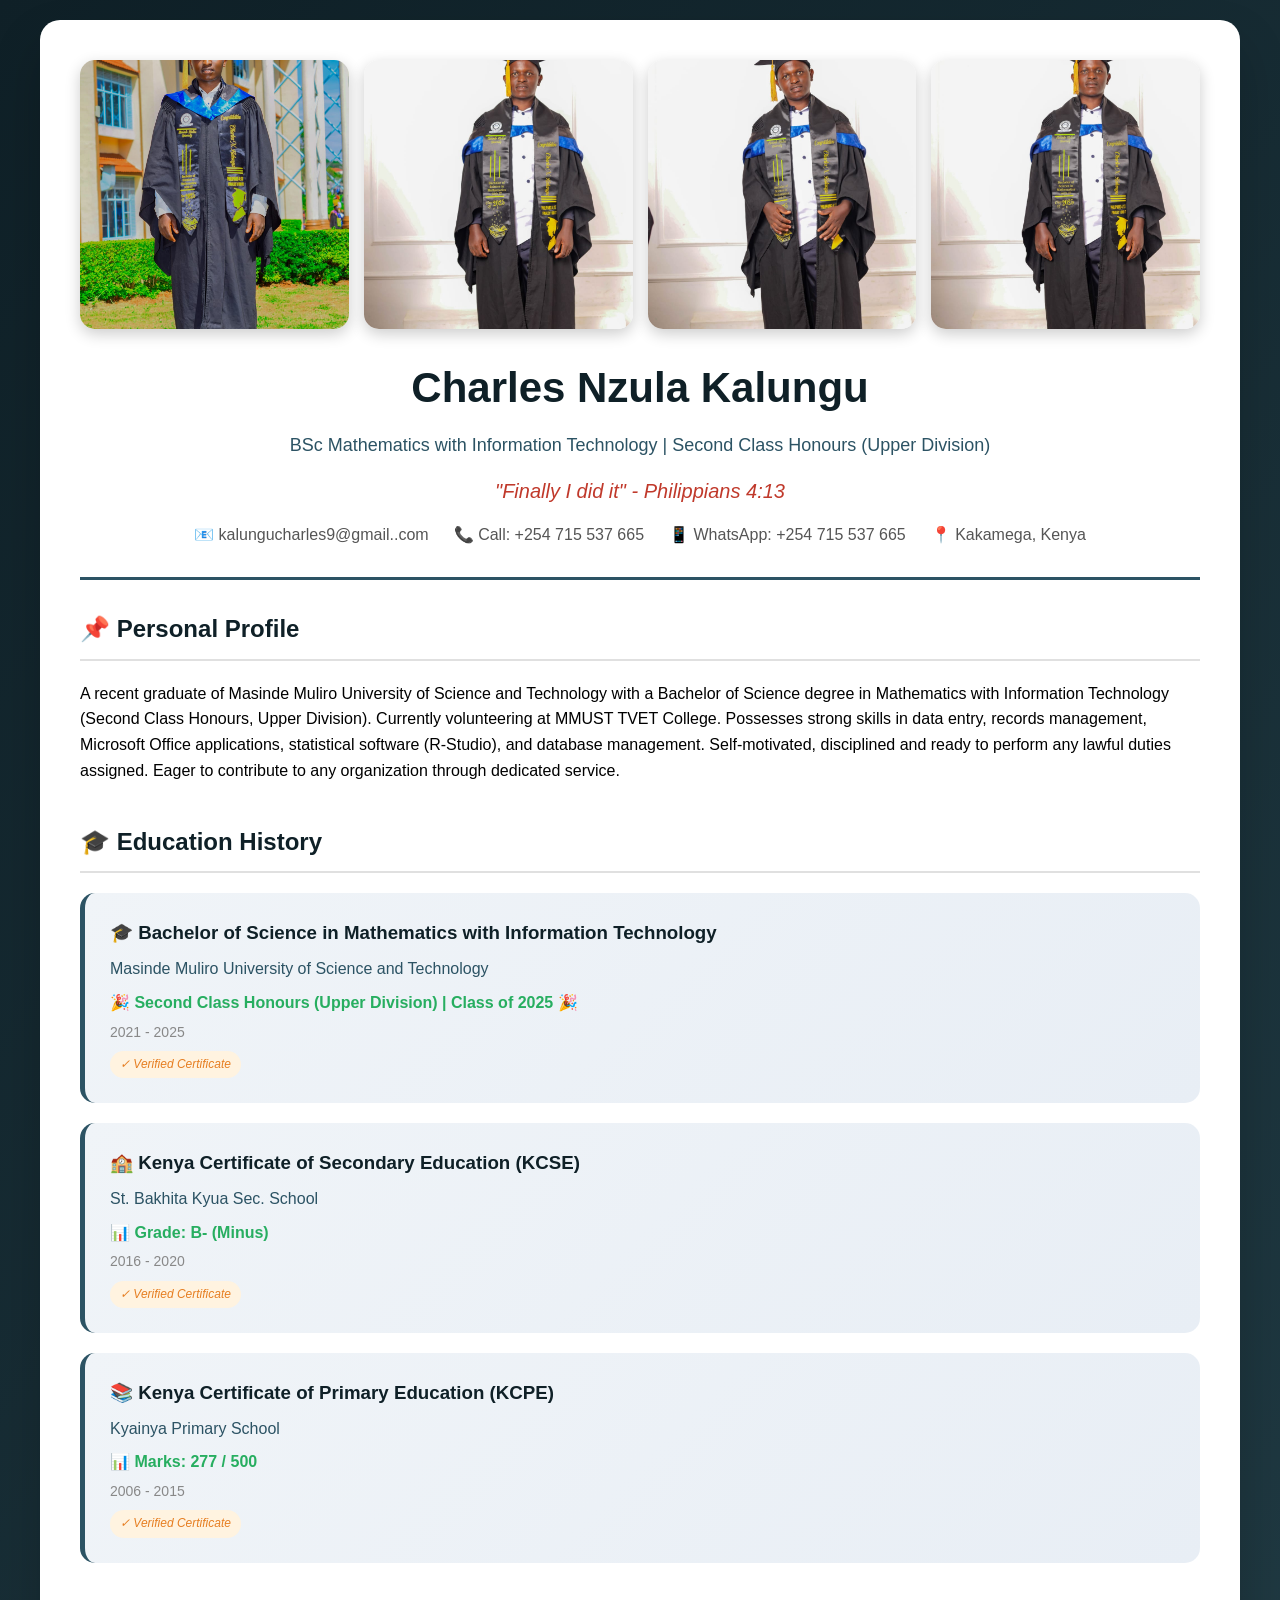
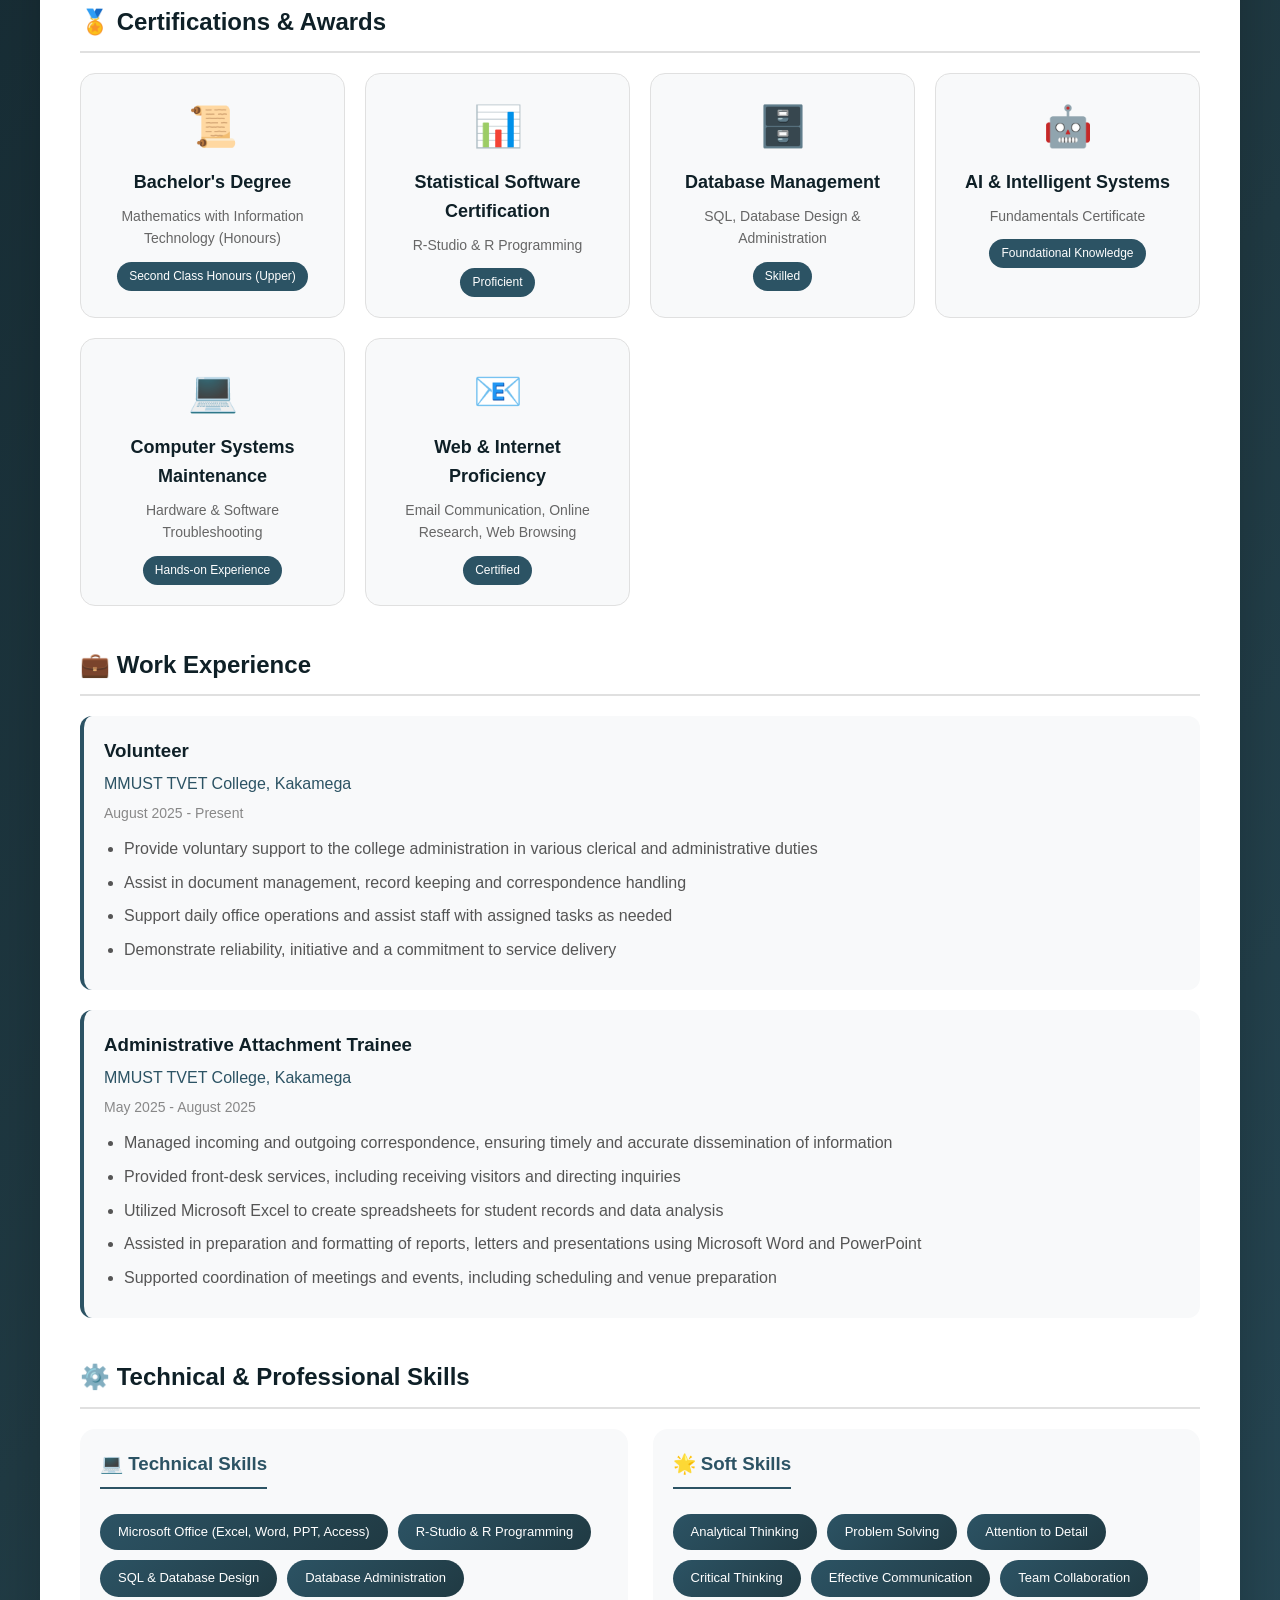
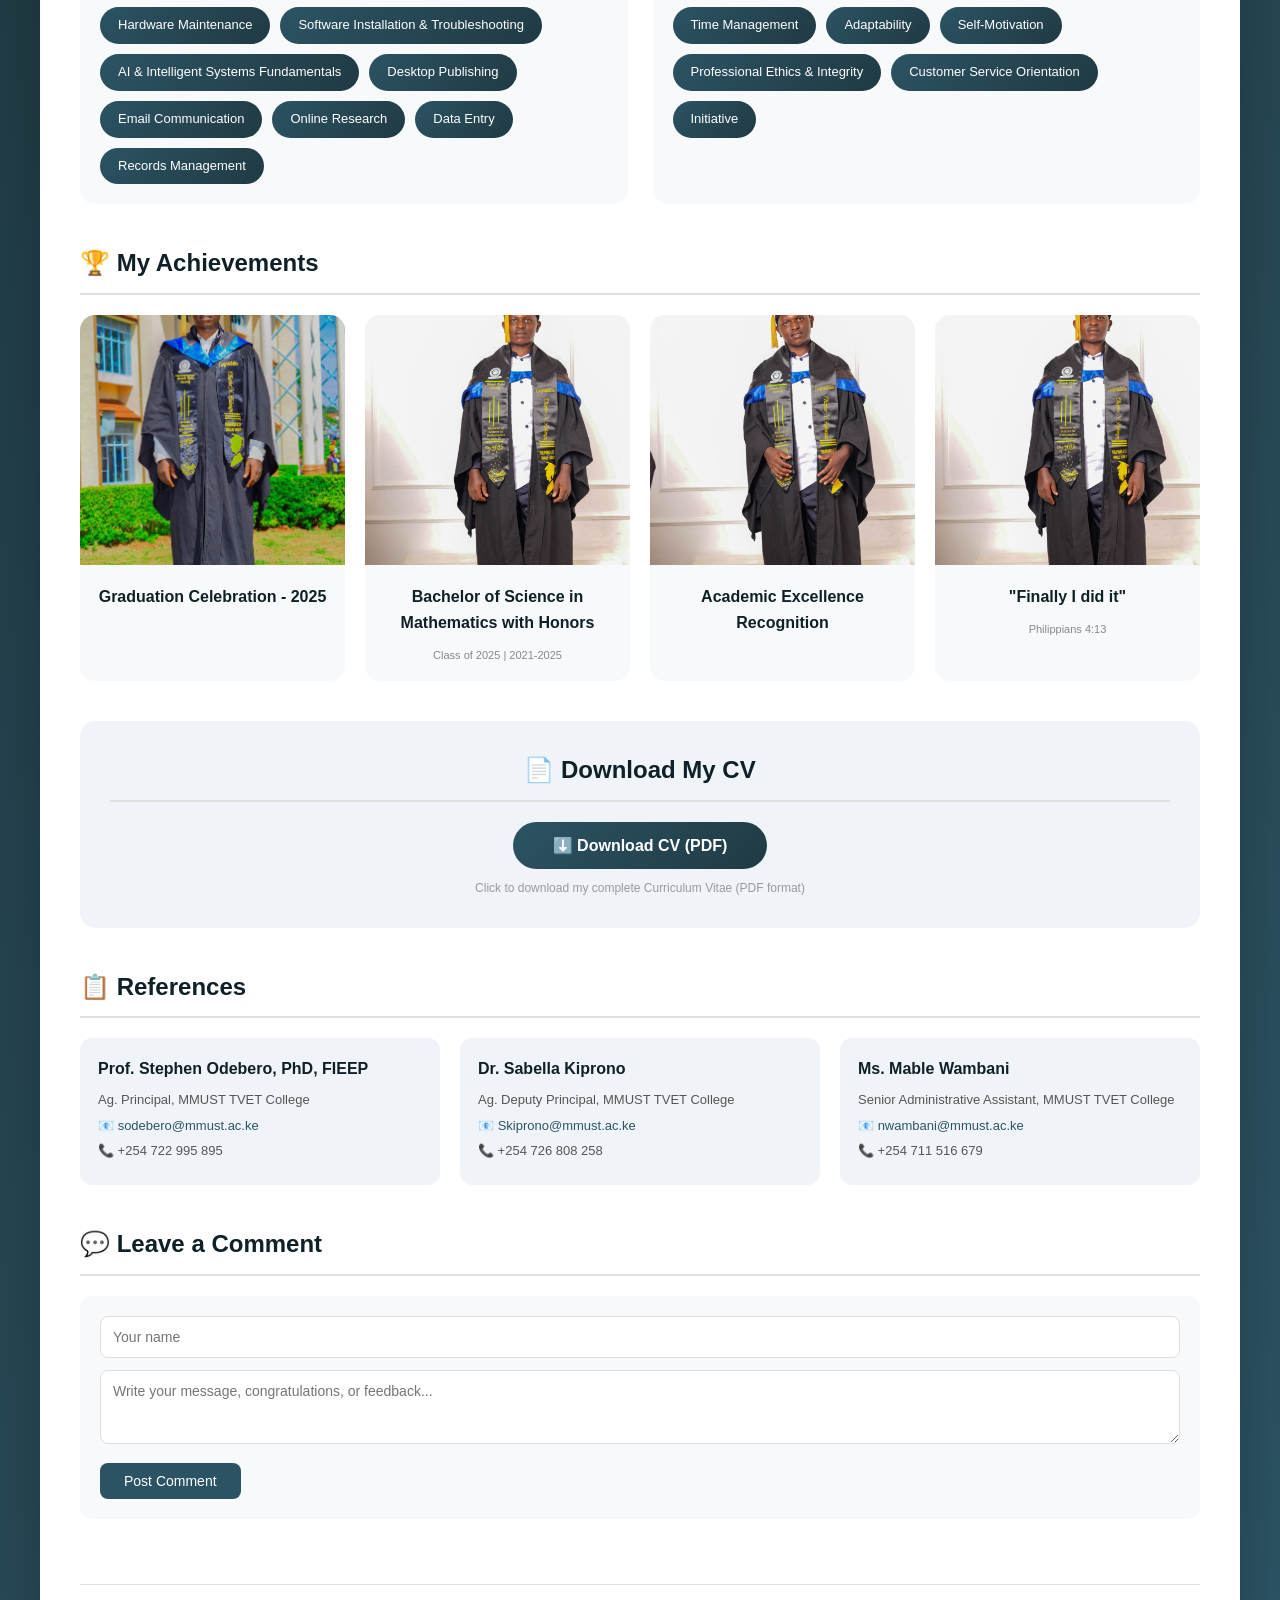
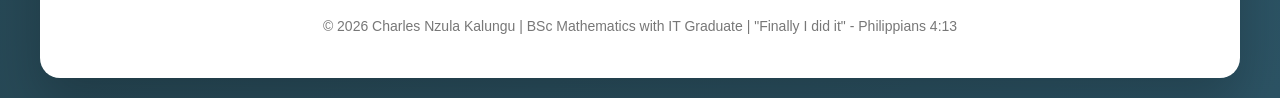
==== index.html @ 37c59a9f "Update index.html" ====
<!DOCTYPE html>
<html lang="en">
<head>
    <meta charset="UTF-8">
    <meta name="viewport" content="width=device-width, initial-scale=1.0, user-scalable=yes">
    <meta name="description" content="Charles Nzula Kalungu - Mathematics with IT Graduate from Masinde Muliro University. Skilled in R-Studio, SQL, Database Management, and Microsoft Office.">
    <meta name="keywords" content="Charles Kalungu, Mathematics with IT graduate, MMUST, Kenya, R-Studio, SQL, Database Management, Data Entry">
    <meta name="author" content="Charles Nzula Kalungu">
    <title>Charles Nzula Kalungu - Mathematics with IT Graduate | Portfolio</title>
    <style>
        * {
            margin: 0;
            padding: 0;
            box-sizing: border-box;
        }

        body {
            font-family: -apple-system, BlinkMacSystemFont, 'Segoe UI', Roboto, Helvetica, Arial, sans-serif;
            background: linear-gradient(135deg, #0f2027 0%, #203a43 50%, #2c5364 100%);
            padding: 20px;
            line-height: 1.6;
            min-height: 100vh;
        }

        .container {
            max-width: 1200px;
            margin: 0 auto;
            background: white;
            border-radius: 20px;
            box-shadow: 0 25px 50px rgba(0,0,0,0.2);
            overflow: hidden;
            padding: 40px;
        }

        @media (max-width: 768px) {
            .container { padding: 20px; }
            h1 { font-size: 28px !important; }
            .profile-gallery { grid-template-columns: repeat(2, 1fr) !important; gap: 10px !important; }
            .achievement-grid, .ref-grid, .cert-grid { grid-template-columns: 1fr !important; }
            .skills-main-grid { grid-template-columns: 1fr !important; }
        }

        @media (max-width: 480px) {
            body { padding: 10px; }
            .container { padding: 15px; }
            .profile-gallery { grid-template-columns: 1fr !important; }
            .skill-tag { font-size: 11px; padding: 5px 12px; }
        }

        .profile-gallery {
            display: grid;
            grid-template-columns: repeat(4, 1fr);
            gap: 15px;
            margin-bottom: 25px;
        }

        .profile-img {
            width: 100%;
            aspect-ratio: 1 / 1;
            object-fit: cover;
            border-radius: 15px;
            box-shadow: 0 5px 15px rgba(0,0,0,0.2);
            transition: transform 0.3s;
            cursor: pointer;
        }
        .profile-img:hover { transform: scale(1.02); }

        header {
            text-align: center;
            padding-bottom: 30px;
            border-bottom: 3px solid #2c5364;
            margin-bottom: 30px;
        }

        h1 { font-size: 42px; color: #0f2027; margin-bottom: 10px; }
        .title { font-size: 18px; color: #2c5364; font-weight: 500; margin-bottom: 10px; }
        .quote { font-size: 20px; color: #c0392b; font-style: italic; margin: 15px 0; font-weight: 500; }

        .contact-info {
            display: flex;
            justify-content: center;
            gap: 25px;
            flex-wrap: wrap;
            margin-top: 15px;
        }
        .contact-info a, .contact-info span { color: #555; text-decoration: none; }
        .contact-info a:hover { color: #2c5364; }

        section { margin-bottom: 40px; }
        h2 { color: #0f2027; margin-bottom: 20px; padding-bottom: 10px; border-bottom: 2px solid #e0e0e0; }

        .edu-card {
            background: linear-gradient(135deg, #f0f4f8 0%, #e8eef5 100%);
            padding: 25px;
            border-radius: 15px;
            margin-bottom: 20px;
            border-left: 5px solid #2c5364;
            transition: transform 0.2s;
        }
        .edu-card:hover { transform: translateX(5px); }
        .edu-card h3 { color: #0f2027; margin-bottom: 8px; }
        .institution { font-weight: 500; color: #2c5364; }
        .honor { color: #27ae60; font-weight: 600; margin-top: 8px; font-size: 16px; }
        .years { color: #888; margin-top: 5px; font-size: 14px; }
        .edu-card .note { color: #e67e22; font-size: 12px; margin-top: 8px; font-style: italic; background: #fff3e0; display: inline-block; padding: 4px 10px; border-radius: 15px; }

        .cert-grid {
            display: grid;
            grid-template-columns: repeat(auto-fit, minmax(260px, 1fr));
            gap: 20px;
        }
        .cert-card {
            background: #f8f9fa;
            padding: 20px;
            border-radius: 15px;
            text-align: center;
            transition: all 0.3s;
            border: 1px solid #e0e0e0;
        }
        .cert-card:hover { transform: translateY(-5px); box-shadow: 0 10px 20px rgba(0,0,0,0.1); }
        .cert-icon { font-size: 40px; margin-bottom: 10px; }
        .cert-card h3 { font-size: 18px; color: #0f2027; margin-bottom: 8px; }
        .cert-card p { color: #666; font-size: 14px; margin-bottom: 12px; }
        .cert-badge { background: #2c5364; color: white; padding: 5px 12px; border-radius: 20px; font-size: 12px; display: inline-block; }

        .skills-main-grid {
            display: grid;
            grid-template-columns: 1fr 1fr;
            gap: 25px;
        }
        .skills-category {
            background: #f8f9fa;
            padding: 20px;
            border-radius: 15px;
        }
        .skills-category h3 {
            color: #2c5364;
            margin-bottom: 15px;
            padding-bottom: 8px;
            border-bottom: 2px solid #2c5364;
            display: inline-block;
        }
        .skills-grid {
            display: flex;
            flex-wrap: wrap;
            gap: 10px;
            margin-top: 10px;
        }
        .skill-tag {
            background: linear-gradient(135deg, #2c5364 0%, #203a43 100%);
            color: white;
            padding: 8px 18px;
            border-radius: 25px;
            font-size: 13px;
            transition: all 0.2s;
        }
        .skill-tag:hover { transform: translateY(-2px); box-shadow: 0 5px 12px rgba(44,83,100,0.3); }

        .exp-card {
            background: #f8f9fa;
            padding: 20px;
            margin-bottom: 20px;
            border-radius: 12px;
            border-left: 4px solid #2c5364;
            transition: box-shadow 0.2s;
        }
        .exp-card:hover { box-shadow: 0 5px 15px rgba(0,0,0,0.1); }
        .exp-card h3 { color: #0f2027; margin-bottom: 5px; }
        .company { font-weight: 500; color: #2c5364; margin-bottom: 5px; }
        .date { color: #888; font-size: 14px; margin-bottom: 12px; }
        .exp-card ul { margin-left: 20px; color: #555; }
        .exp-card li { margin-bottom: 8px; }

        .achievement-grid {
            display: grid;
            grid-template-columns: repeat(auto-fit, minmax(250px, 1fr));
            gap: 20px;
        }
        .achievement-card {
            background: #f8f9fa;
            border-radius: 15px;
            overflow: hidden;
            text-align: center;
            transition: transform 0.3s;
            padding-bottom: 15px;
        }
        .achievement-card:hover { transform: translateY(-5px); box-shadow: 0 10px 25px rgba(0,0,0,0.1); }
        .achievement-card img { width: 100%; height: 250px; object-fit: cover; }
        .achievement-card p { padding: 12px 12px 5px; font-weight: 600; color: #0f2027; }
        .achievement-card small { color: #888; font-size: 11px; }

        .cv-section {
            text-align: center;
            background: #f0f4f8;
            padding: 30px;
            border-radius: 15px;
        }
        .cv-btn {
            background: linear-gradient(135deg, #2c5364 0%, #203a43 100%);
            color: white;
            border: none;
            padding: 14px 40px;
            font-size: 16px;
            border-radius: 50px;
            cursor: pointer;
            transition: all 0.3s;
            font-weight: bold;
        }
        .cv-btn:hover { transform: scale(1.02); box-shadow: 0 8px 20px rgba(0,0,0,0.2); }
        .cv-note { font-size: 12px; color: #999; margin-top: 10px; }

        .ref-grid {
            display: grid;
            grid-template-columns: repeat(auto-fit, minmax(280px, 1fr));
            gap: 20px;
        }
        .ref-card {
            background: #f0f4f8;
            padding: 18px;
            border-radius: 12px;
            transition: transform 0.2s;
        }
        .ref-card:hover { transform: translateY(-3px); }
        .ref-card h3 { color: #0f2027; font-size: 16px; margin-bottom: 8px; }
        .ref-card p { color: #555; font-size: 13px; margin-bottom: 5px; }
        .ref-card a { color: #2c5364; text-decoration: none; }
        .ref-card a:hover { text-decoration: underline; }

        .comment-form {
            background: #f8f9fa;
            padding: 20px;
            border-radius: 12px;
            margin-bottom: 25px;
        }
        .comment-form input, .comment-form textarea {
            width: 100%;
            padding: 12px;
            margin-bottom: 12px;
            border: 1px solid #ddd;
            border-radius: 8px;
            font-family: inherit;
            font-size: 14px;
        }
        .comment-form input:focus, .comment-form textarea:focus { outline: none; border-color: #2c5364; }
        .comment-form button {
            background: #2c5364;
            color: white;
            border: none;
            padding: 10px 24px;
            border-radius: 8px;
            cursor: pointer;
            font-size: 14px;
        }
        .comment-form button:hover { background: #203a43; }
        .comments-list { max-height: 400px; overflow-y: auto; }
        .comment-item {
            background: white;
            border: 1px solid #e0e0e0;
            padding: 15px;
            margin-bottom: 12px;
            border-radius: 8px;
        }
        .comment-name { font-weight: bold; color: #2c5364; margin-bottom: 5px; }
        .comment-text { color: #555; font-size: 14px; }
        .comment-date { font-size: 11px; color: #999; margin-top: 8px; }

        footer {
            text-align: center;
            padding-top: 30px;
            margin-top: 30px;
            border-top: 1px solid #e0e0e0;
            color: #777;
            font-size: 14px;
        }
    </style>
</head>
<body>
    <div class="container">
        <header>
            <div class="profile-gallery">
                <img src="2.jpeg" alt="Graduation celebration" class="profile-img" onerror="this.src='https://via.placeholder.com/200?text=Photo+2'">
                <img src="4.jpeg" alt="Bachelor of Science in Mathematics" class="profile-img" onerror="this.src='https://via.placeholder.com/200?text=Photo+4'">
                <img src="5.jpeg" alt="Achievement photo" class="profile-img" onerror="this.src='https://via.placeholder.com/300?text=Achievement'">
                <img src="6.jpeg" alt="Graduation success - Philippians 4:13" class="profile-img" onerror="this.src='https://via.placeholder.com/300?text=Philippians+4:13'">
            </div>
            <h1>Charles Nzula Kalungu</h1>
            <p class="title">BSc Mathematics with Information Technology | Second Class Honours (Upper Division)</p>
            <div class="quote">"Finally I did it" - Philippians 4:13</div>
            <div class="contact-info">
                <span>📧 <a href="mailto:kalungucharles9@gmail.com.com">kalungucharles9@gmail..com</a></span>
                <span>📞 <a href="tel:+254715537665" class="call-link">Call: +254 715 537 665</a></span>
                <span>📱 <a href="https://wa.me/254715537665" target="_blank" class="whatsapp-link">WhatsApp: +254 715 537 665</a></span>
                <span>📍 Kakamega, Kenya</span>
            </div>
        </header>

        <section class="about">
            <h2>📌 Personal Profile</h2>
            <p>A recent graduate of Masinde Muliro University of Science and Technology with a Bachelor of Science degree in Mathematics with Information Technology (Second Class Honours, Upper Division). Currently volunteering at MMUST TVET College. Possesses strong skills in data entry, records management, Microsoft Office applications, statistical software (R-Studio), and database management. Self-motivated, disciplined and ready to perform any lawful duties assigned. Eager to contribute to any organization through dedicated service.</p>
        </section>

        <section class="education">
            <h2>🎓 Education History</h2>
            <div class="edu-card">
                <h3>🎓 Bachelor of Science in Mathematics with Information Technology</h3>
                <p class="institution">Masinde Muliro University of Science and Technology</p>
                <p class="honor">🎉 Second Class Honours (Upper Division) | Class of 2025 🎉</p>
                <p class="years">2021 - 2025</p>
                <div class="note">✓ Verified Certificate</div>
            </div>
            <div class="edu-card">
                <h3>🏫 Kenya Certificate of Secondary Education (KCSE)</h3>
                <p class="institution">St. Bakhita Kyua Sec. School</p>
                <p class="honor">📊 Grade: B- (Minus)</p>
                <p class="years">2016 - 2020</p>
                <div class="note">✓ Verified Certificate</div>
            </div>
            <div class="edu-card">
                <h3>📚 Kenya Certificate of Primary Education (KCPE)</h3>
                <p class="institution">Kyainya Primary School</p>
                <p class="honor">📊 Marks: 277 / 500</p>
                <p class="years">2006 - 2015</p>
                <div class="note">✓ Verified Certificate</div>
            </div>
        </section>

        <section class="certifications">
            <h2>🏅 Certifications & Awards</h2>
            <div class="cert-grid">
                <div class="cert-card">
                    <div class="cert-icon">📜</div>
                    <h3>Bachelor's Degree</h3>
                    <p>Mathematics with Information Technology (Honours)</p>
                    <span class="cert-badge">Second Class Honours (Upper)</span>
                </div>
                <div class="cert-card">
                    <div class="cert-icon">📊</div>
                    <h3>Statistical Software Certification</h3>
                    <p>R-Studio & R Programming</p>
                    <span class="cert-badge">Proficient</span>
                </div>
                <div class="cert-card">
                    <div class="cert-icon">🗄️</div>
                    <h3>Database Management</h3>
                    <p>SQL, Database Design & Administration</p>
                    <span class="cert-badge">Skilled</span>
                </div>
                <div class="cert-card">
                    <div class="cert-icon">🤖</div>
                    <h3>AI & Intelligent Systems</h3>
                    <p>Fundamentals Certificate</p>
                    <span class="cert-badge">Foundational Knowledge</span>
                </div>
                <div class="cert-card">
                    <div class="cert-icon">💻</div>
                    <h3>Computer Systems Maintenance</h3>
                    <p>Hardware & Software Troubleshooting</p>
                    <span class="cert-badge">Hands-on Experience</span>
                </div>
                <div class="cert-card">
                    <div class="cert-icon">📧</div>
                    <h3>Web & Internet Proficiency</h3>
                    <p>Email Communication, Online Research, Web Browsing</p>
                    <span class="cert-badge">Certified</span>
                </div>
            </div>
        </section>

        <section class="experience">
            <h2>💼 Work Experience</h2>
            <div class="exp-card">
                <h3>Volunteer</h3>
                <p class="company">MMUST TVET College, Kakamega</p>
                <p class="date">August 2025 - Present</p>
                <ul>
                    <li>Provide voluntary support to the college administration in various clerical and administrative duties</li>
                    <li>Assist in document management, record keeping and correspondence handling</li>
                    <li>Support daily office operations and assist staff with assigned tasks as needed</li>
                    <li>Demonstrate reliability, initiative and a commitment to service delivery</li>
                </ul>
            </div>
            <div class="exp-card">
                <h3>Administrative Attachment Trainee</h3>
                <p class="company">MMUST TVET College, Kakamega</p>
                <p class="date">May 2025 - August 2025</p>
                <ul>
                    <li>Managed incoming and outgoing correspondence, ensuring timely and accurate dissemination of information</li>
                    <li>Provided front-desk services, including receiving visitors and directing inquiries</li>
                    <li>Utilized Microsoft Excel to create spreadsheets for student records and data analysis</li>
                    <li>Assisted in preparation and formatting of reports, letters and presentations using Microsoft Word and PowerPoint</li>
                    <li>Supported coordination of meetings and events, including scheduling and venue preparation</li>
                </ul>
            </div>
        </section>

        <section class="skills">
            <h2>⚙️ Technical & Professional Skills</h2>
            <div class="skills-main-grid">
                <div class="skills-category">
                    <h3>💻 Technical Skills</h3>
                    <div class="skills-grid">
                        <span class="skill-tag">Microsoft Office (Excel, Word, PPT, Access)</span>
                        <span class="skill-tag">R-Studio & R Programming</span>
                        <span class="skill-tag">SQL & Database Design</span>
                        <span class="skill-tag">Database Administration</span>
                        <span class="skill-tag">Hardware Maintenance</span>
                        <span class="skill-tag">Software Installation & Troubleshooting</span>
                        <span class="skill-tag">AI & Intelligent Systems Fundamentals</span>
                        <span class="skill-tag">Desktop Publishing</span>
                        <span class="skill-tag">Email Communication</span>
                        <span class="skill-tag">Online Research</span>
                        <span class="skill-tag">Data Entry</span>
                        <span class="skill-tag">Records Management</span>
                    </div>
                </div>
                <div class="skills-category">
                    <h3>🌟 Soft Skills</h3>
                    <div class="skills-grid">
                        <span class="skill-tag">Analytical Thinking</span>
                        <span class="skill-tag">Problem Solving</span>
                        <span class="skill-tag">Attention to Detail</span>
                        <span class="skill-tag">Critical Thinking</span>
                        <span class="skill-tag">Effective Communication</span>
                        <span class="skill-tag">Team Collaboration</span>
                        <span class="skill-tag">Time Management</span>
                        <span class="skill-tag">Adaptability</span>
                        <span class="skill-tag">Self-Motivation</span>
                        <span class="skill-tag">Professional Ethics & Integrity</span>
                        <span class="skill-tag">Customer Service Orientation</span>
                        <span class="skill-tag">Initiative</span>
                    </div>
                </div>
            </div>
        </section>

        <section class="achievements">
            <h2>🏆 My Achievements</h2>
            <div class="achievement-grid">
                <div class="achievement-card">
                    <img src="2.jpeg" alt="Graduation celebration" onerror="this.src='https://via.placeholder.com/300?text=Graduation+2025'">
                    <p>Graduation Celebration - 2025</p>
                </div>
                <div class="achievement-card">
                    <img src="4.jpeg" alt="Bachelor of Science in Mathematics with Honors" onerror="this.src='https://via.placeholder.com/300?text=BSc+Mathematics'">
                    <p>Bachelor of Science in Mathematics with Honors</p>
                    <small>Class of 2025 | 2021-2025</small>
                </div>
                <div class="achievement-card">
                    <img src="5.jpeg" alt="Achievement photo" onerror="this.src='https://via.placeholder.com/300?text=Achievement'">
                    <p>Academic Excellence Recognition</p>
                </div>
                <div class="achievement-card">
                    <img src="6.jpeg" alt="Philippians 4:13 - Finally I did it" onerror="this.src='https://via.placeholder.com/300?text=Philippians+4:13'">
                    <p>"Finally I did it"</p>
                    <small>Philippians 4:13</small>
                </div>
            </div>
        </section>

        <section class="cv-section">
            <h2>📄 Download My CV</h2>
            <button id="downloadCV" class="cv-btn">⬇️ Download CV (PDF)</button>
            <p class="cv-note">Click to download my complete Curriculum Vitae (PDF format)</p>
        </section>

        <section class="references">
            <h2>📋 References</h2>
            <div class="ref-grid">
                <div class="ref-card">
                    <h3>Prof. Stephen Odebero, PhD, FIEEP</h3>
                    <p>Ag. Principal, MMUST TVET College</p>
                    <p>📧 <a href="mailto:sodebero@mmust.ac.ke">sodebero@mmust.ac.ke</a></p>
                    <p>📞 +254 722 995 895</p>
                </div>
                <div class="ref-card">
                    <h3>Dr. Sabella Kiprono</h3>
                    <p>Ag. Deputy Principal, MMUST TVET College</p>
                    <p>📧 <a href="mailto:Skiprono@mmust.ac.ke">Skiprono@mmust.ac.ke</a></p>
                    <p>📞 +254 726 808 258</p>
                </div>
                <div class="ref-card">
                    <h3>Ms. Mable Wambani</h3>
                    <p>Senior Administrative Assistant, MMUST TVET College</p>
                    <p>📧 <a href="mailto:nwambani@mmust.ac.ke">nwambani@mmust.ac.ke</a></p>
                    <p>📞 +254 711 516 679</p>
                </div>
            </div>
        </section>

        <section class="comments-section">
            <h2>💬 Leave a Comment</h2>
            <div class="comment-form">
                <input type="text" id="commentName" placeholder="Your name" required>
                <textarea id="commentText" rows="3" placeholder="Write your message, congratulations, or feedback..." required></textarea>
                <button id="submitComment">Post Comment</button>
            </div>
            <div id="commentsList" class="comments-list"></div>
        </section>

        <footer>
            <p>© 2026 Charles Nzula Kalungu | BSc Mathematics with IT Graduate | "Finally I did it" - Philippians 4:13</p>
        </footer>
    </div>

    <script>
        let comments = [];

        function loadComments() {
            const saved = localStorage.getItem('charlesPortfolioComments');
            if (saved) {
                comments = JSON.parse(saved);
                displayComments();
            }
        }

        function displayComments() {
            const commentsList = document.getElementById('commentsList');
            if (!commentsList) return;
            if (comments.length === 0) {
                commentsList.innerHTML = '<p style="color:#999; text-align:center;">✨ No comments yet. Be the first to congratulate Charles! ✨</p>';
                return;
            }
            commentsList.innerHTML = comments.map(comment => `
                <div class="comment-item">
                    <div class="comment-name">⭐ ${escapeHtml(comment.name)}</div>
                    <div class="comment-text">${escapeHtml(comment.text)}</div>
                    <div class="comment-date">📅 ${comment.date}</div>
                </div>
            `).join('');
        }

        function escapeHtml(text) {
            const div = document.createElement('div');
            div.textContent = text;
            return div.innerHTML;
        }

        function addComment(name, text) {
            if (!name.trim() || !text.trim()) {
                alert('Please enter both your name and a comment');
                return false;
            }
            comments.unshift({ name: name.trim(), text: text.trim(), date: new Date().toLocaleString() });
            localStorage.setItem('charlesPortfolioComments', JSON.stringify(comments));
            displayComments();
            return true;
        }

        function setupCommentButton() {
            const btn = document.getElementById('submitComment');
            if (!btn) return;
            btn.addEventListener('click', () => {
                const nameInput = document.getElementById('commentName');
                const textInput = document.getElementById('commentText');
                if (addComment(nameInput.value, textInput.value)) {
                    nameInput.value = '';
                    textInput.value = '';
                    alert('✅ Your comment has been posted!');
                }
            });
        }

        // FIXED: CV Download that properly handles the PDF file
        function setupCVDownload() {
            const cvBtn = document.getElementById('downloadCV');
            if (!cvBtn) return;
            
            cvBtn.addEventListener('click', function() {
                // Try multiple possible file names (your file is named "my-cv.pdf.pdf")
                const possibleNames = ['my-cv.pdf', 'my-cv.pdf.pdf', 'My CV.pdf', 'My_CV.pdf'];
                
                let attemptCount = 0;
                
                function tryDownload(index) {
                    if (index >= possibleNames.length) {
                        // If all PDF names fail, offer to download text version
                        const userChoice = confirm('⚠️ PDF file not found.\n\nMake sure your CV is saved as "my-cv.pdf" in the same folder as this webpage.\n\nClick OK to download a text version of your CV, or Cancel to go back.');
                        if (userChoice) {
                            downloadTextCV();
                        }
                        return;
                    }
                    
                    const fileName = possibleNames[index];
                    console.log('Trying to download:', fileName);
                    
                    fetch(fileName, { method: 'HEAD' })
                        .then(response => {
                            if (response.ok) {
                                // File exists! Create download link
                                const link = document.createElement('a');
                                link.href = fileName;
                                link.download = 'Charles_Nzula_Kalungu_CV.pdf';
                                document.body.appendChild(link);
                                link.click();
                                document.body.removeChild(link);
                            } else {
                                // Try next file name
                                tryDownload(index + 1);
                            }
                        })
                        .catch(() => {
                            // Try next file name
                            tryDownload(index + 1);
                        });
                }
                
                // Start trying from first file name
                tryDownload(0);
            });
        }

        function downloadTextCV() {
            const cvContent = `CHARLES NZULA KALUNGU

PERSONAL PROFILE
A recent graduate of Masinde Muliro University of Science and Technology with a Bachelor of Science degree in Mathematics and Information Technology (Second Class Honours, Upper Division). Currently volunteering at MMUST TVET College.

WORK EXPERIENCE
Volunteer | MMUST TVET College (August 2025 - Present)
- Administrative and clerical duties
- Document management and record keeping

Administrative Attachment Trainee | MMUST TVET College (May 2025 - August 2025)
- Managed correspondence and front-desk services
- Microsoft Excel for student records

TECHNICAL SKILLS
- Microsoft Office (Excel, Word, PowerPoint, Access)
- R-Studio & R Programming
- SQL & Database Management
- Hardware Maintenance & Software Troubleshooting
- AI & Intelligent Systems Fundamentals

SOFT SKILLS
- Analytical Thinking, Problem Solving, Attention to Detail
- Effective Communication, Team Collaboration
- Adaptability, Self-Motivation, Professional Ethics

EDUCATION
BSc Mathematics & IT - Second Class Honours (Upper)
Masinde Muliro University of Science and Technology | 2019-2023

REFERENCES
Prof. Stephen Odebero - sodebero@mmust.ac.ke - 0722 995 895
Dr. Sabella Kiprono - Skiprono@mmust.ac.ke - +254 726 808 258
Ms. Mable Wambani - nwambani@mmust.ac.ke - +254 711 516 679`;

            const blob = new Blob([cvContent], { type: 'text/plain' });
            const link = document.createElement('a');
            link.href = URL.createObjectURL(blob);
            link.download = 'Charles_Nzula_Kalungu_CV.txt';
            link.click();
            URL.revokeObjectURL(link.href);
        }

        function setupPhotoClick() {
            document.querySelectorAll('.profile-img, .achievement-card img').forEach(photo => {
                photo.addEventListener('click', (e) => {
                    e.stopPropagation();
                    const modal = document.createElement('div');
                    modal.style.cssText = 'position:fixed;top:0;left:0;width:100%;height:100%;background:rgba(0,0,0,0.9);display:flex;align-items:center;justify-content:center;z-index:9999;cursor:pointer';
                    const img = document.createElement('img');
                    img.src = photo.src;
                    img.style.maxWidth = '90%';
                    img.style.maxHeight = '90%';
                    img.style.borderRadius = '10px';
                    modal.appendChild(img);
                    modal.onclick = () => modal.remove();
                    document.body.appendChild(modal);
                });
            });
        }

        document.addEventListener('DOMContentLoaded', () => {
            loadComments();
            setupCommentButton();
            setupCVDownload();
            setupPhotoClick();
        });
    </script>
</body>
</html>
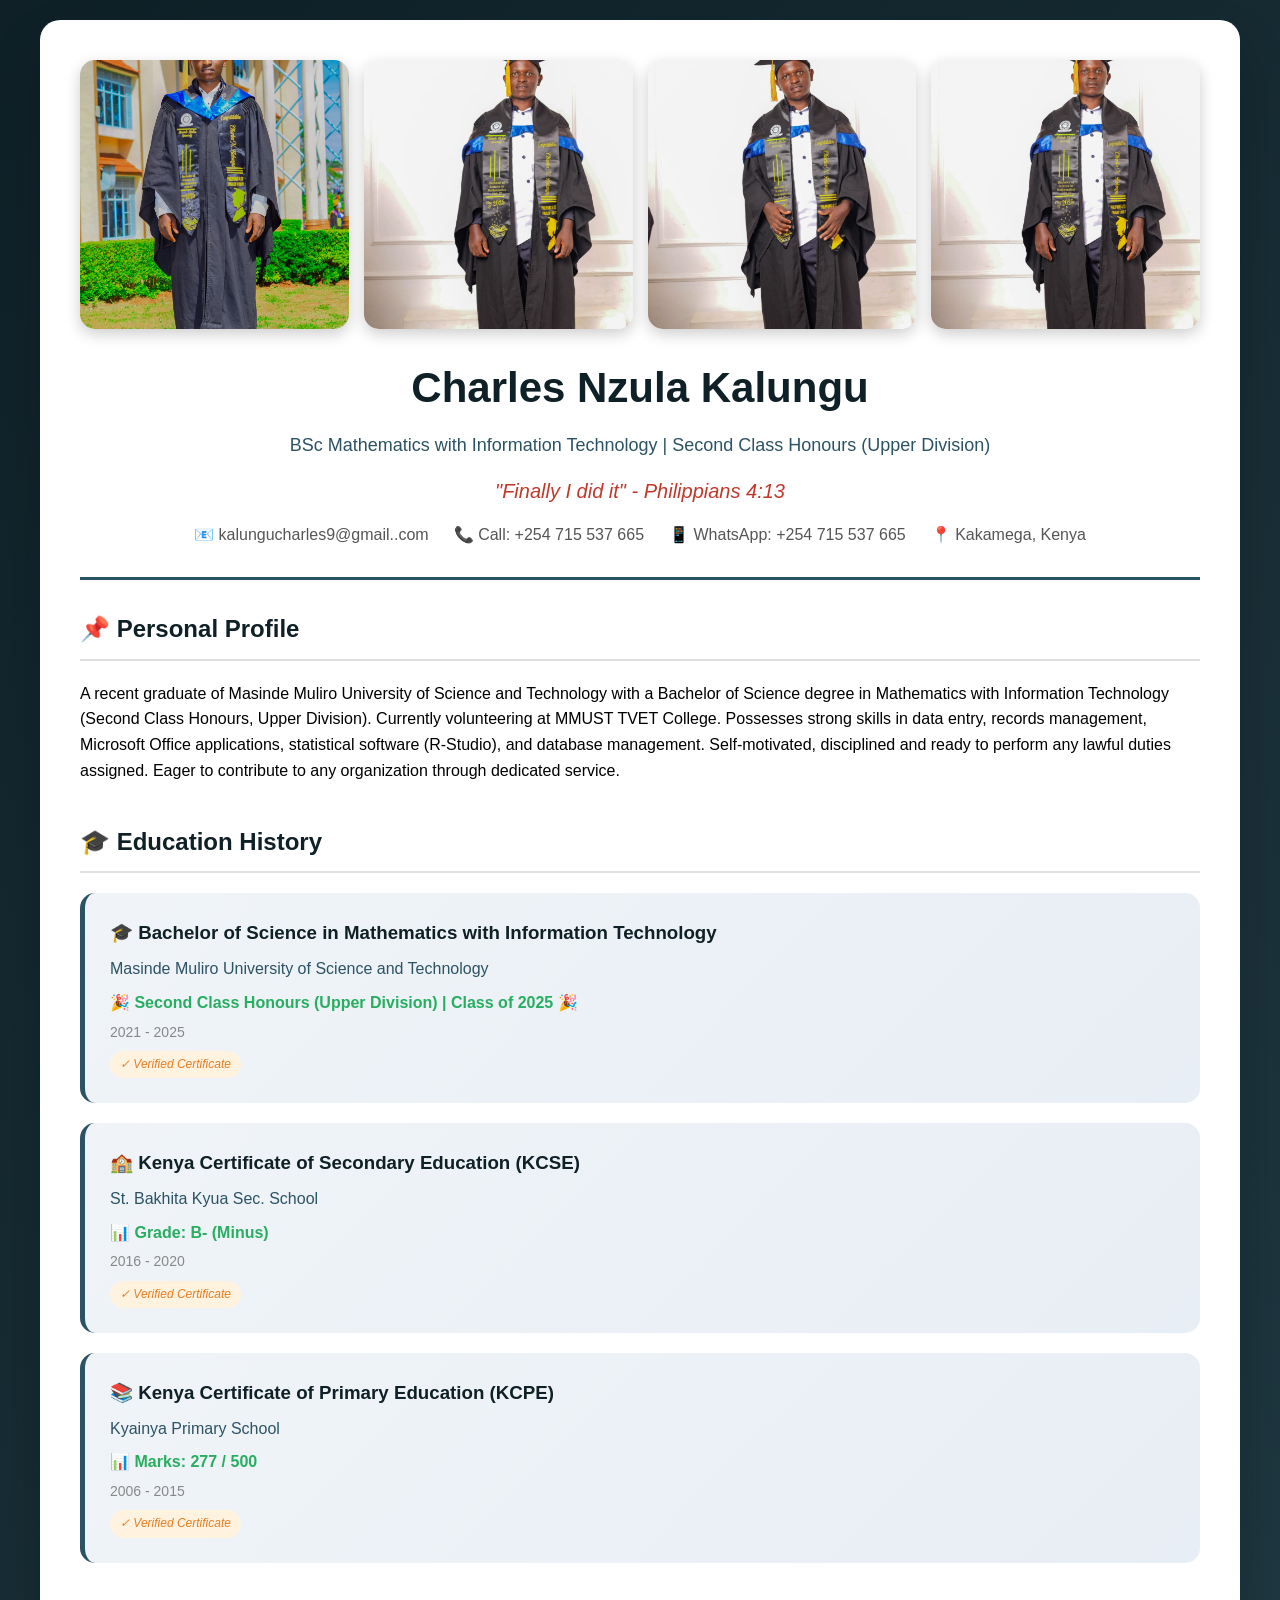
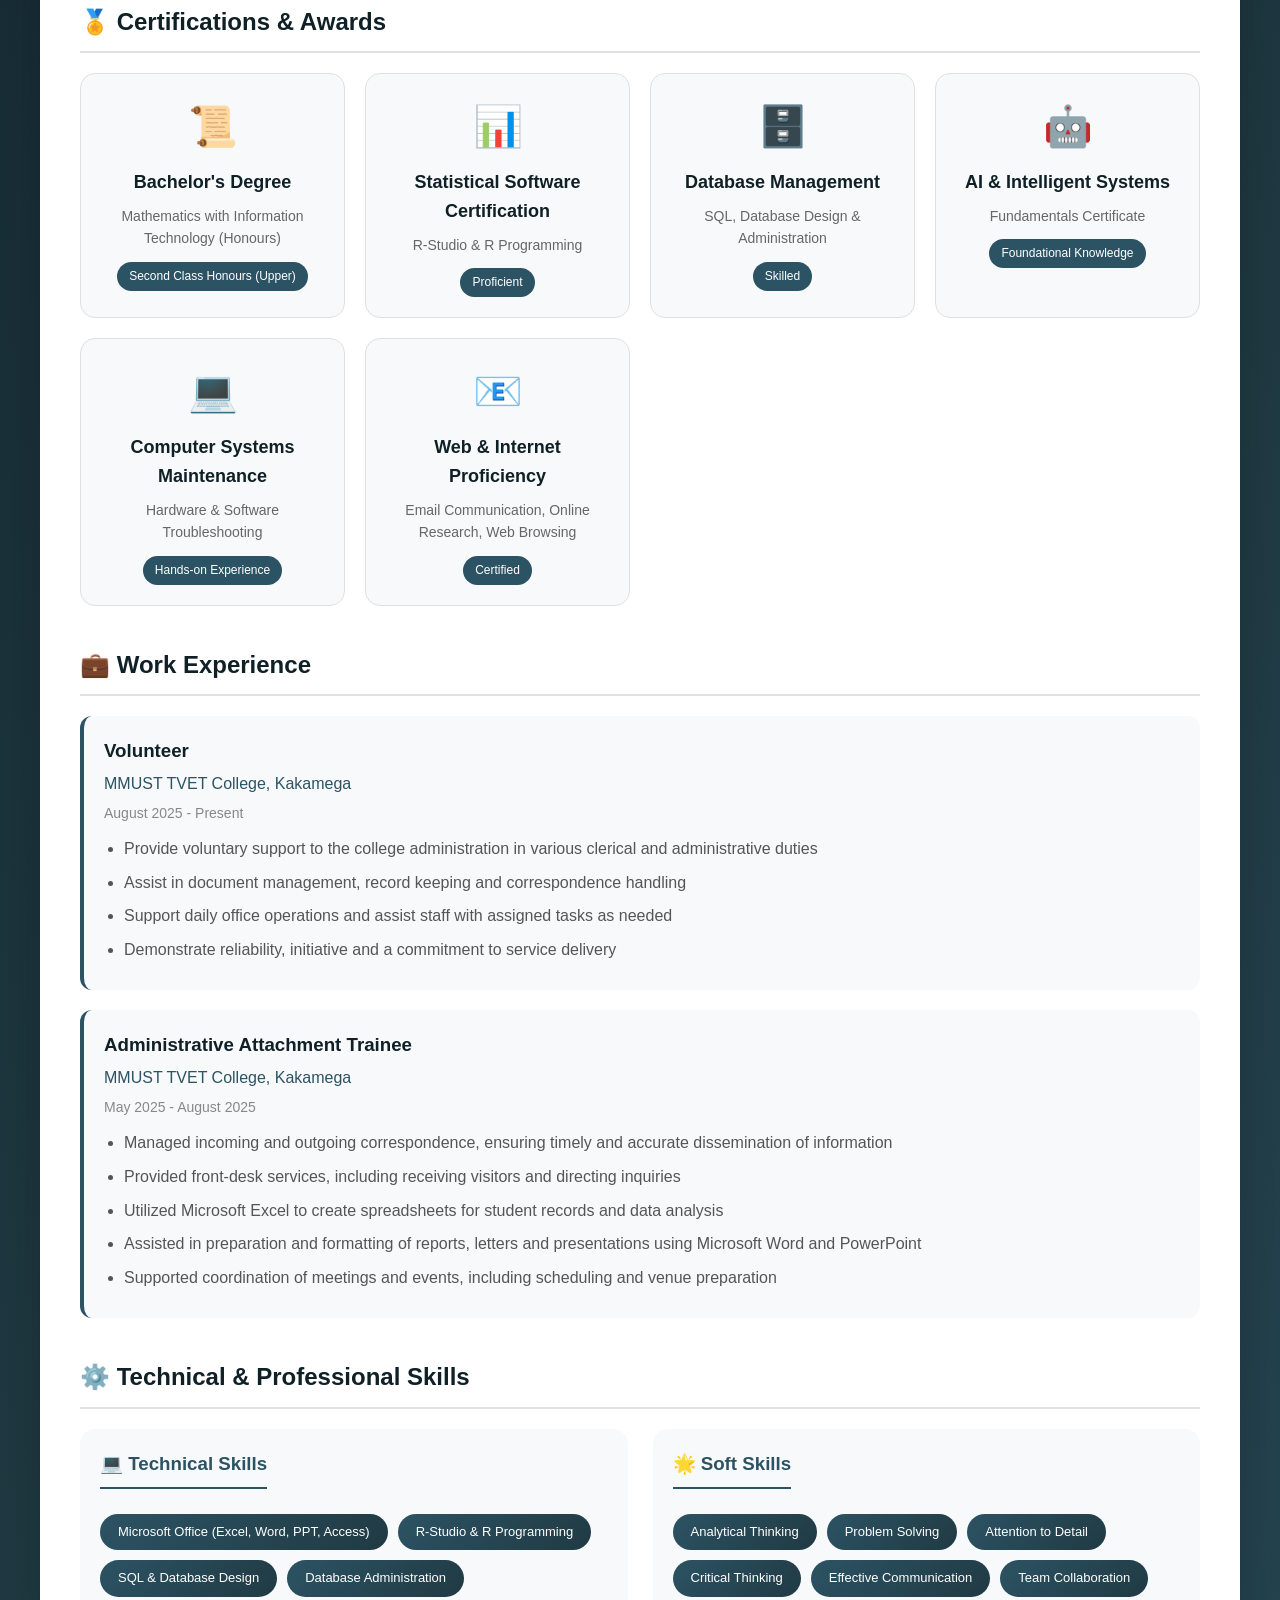
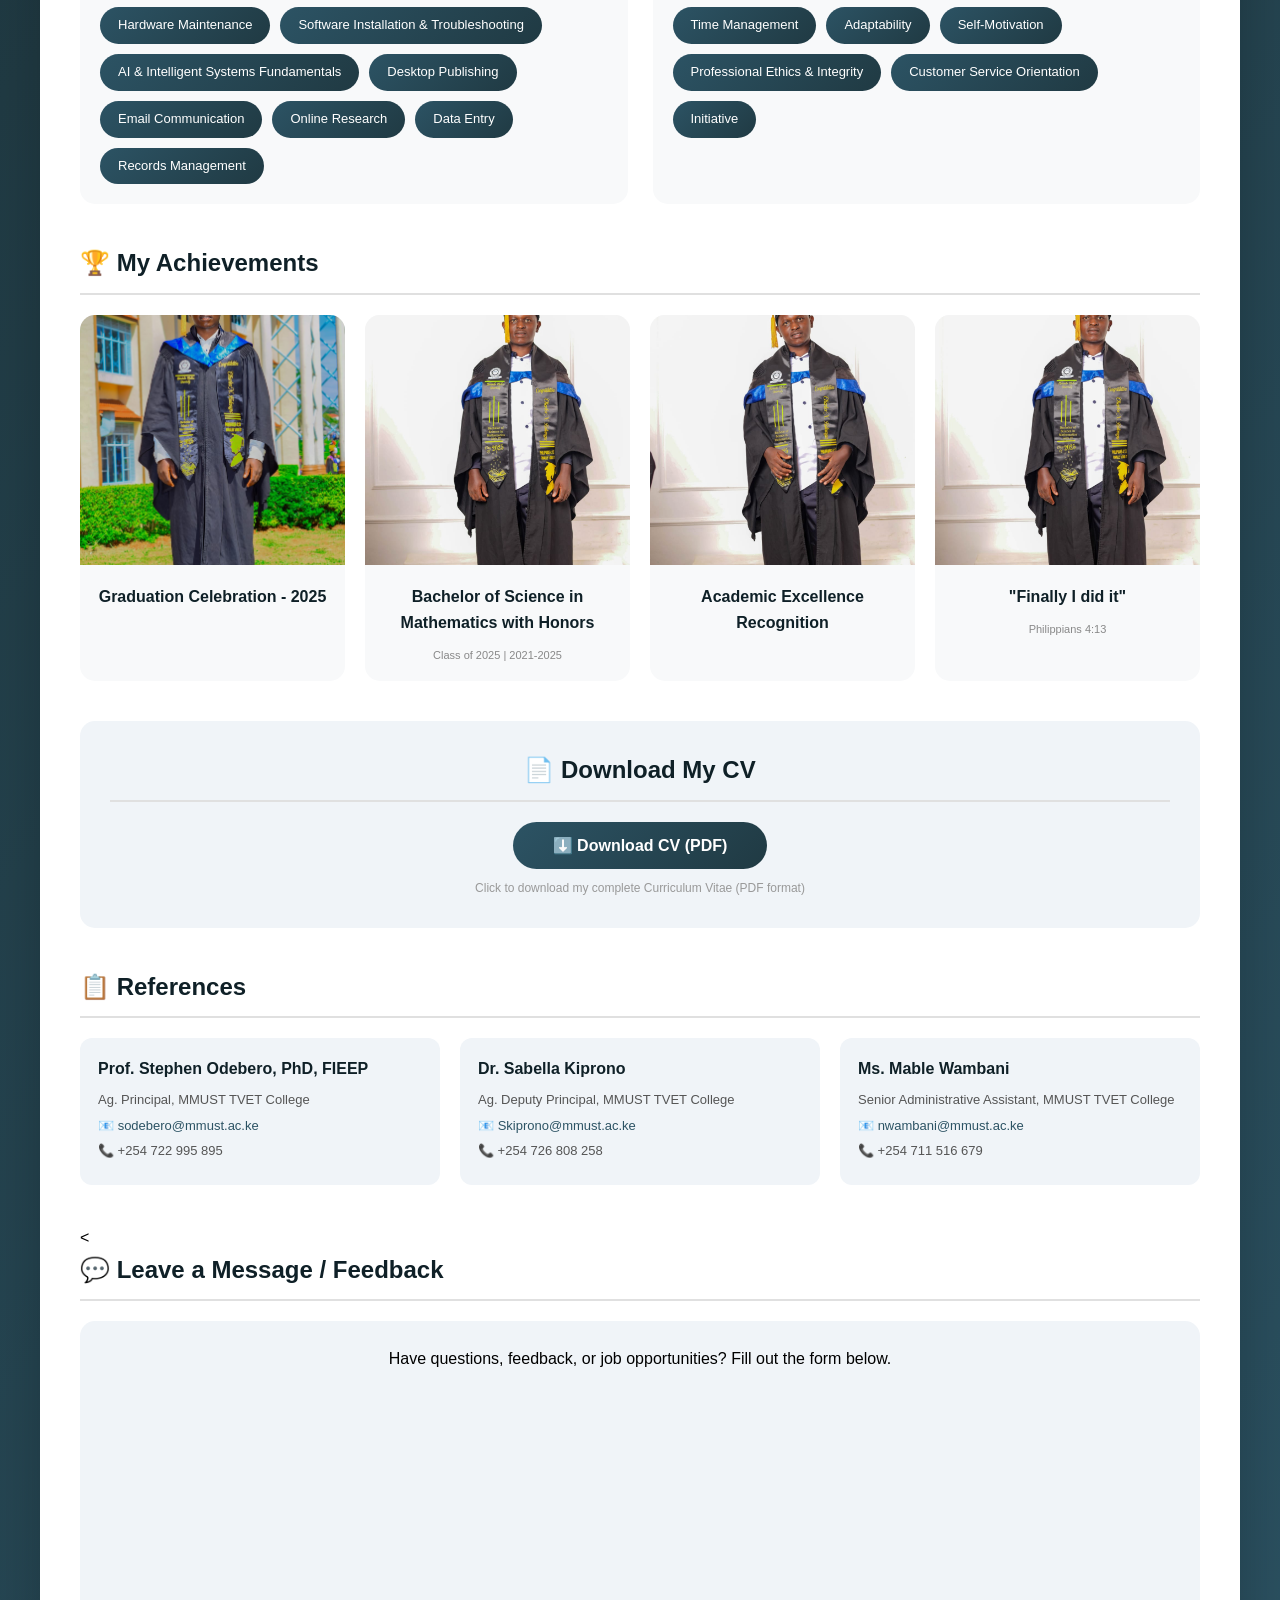
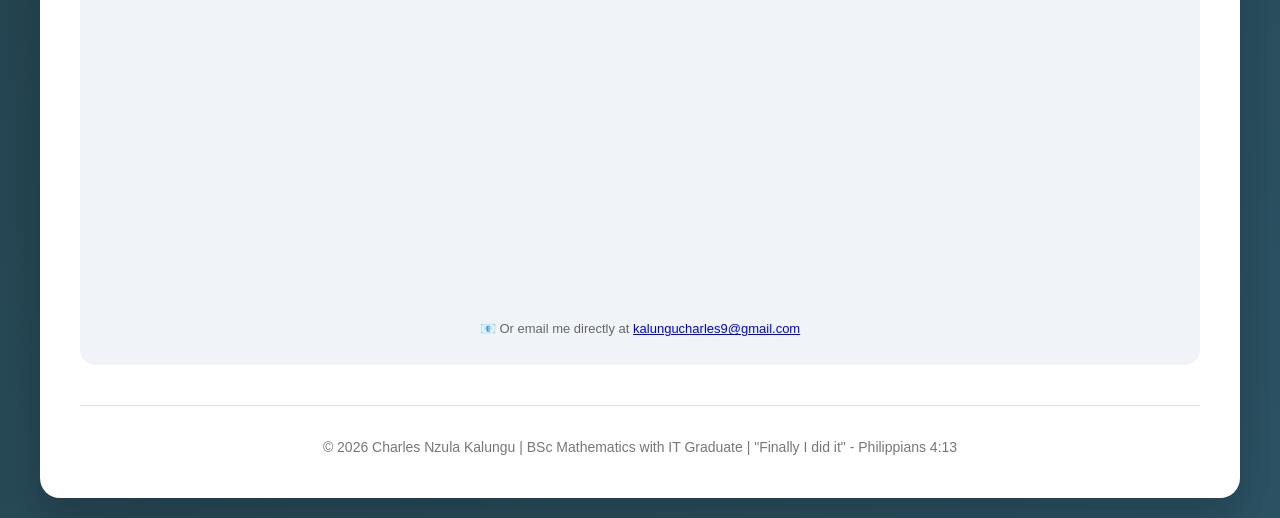
==== commit e0a2b1b4: "Update index.html" ====
--- a/index.html
+++ b/index.html
@@ -487,15 +487,27 @@
             </div>
         </section>
 
-        <section class="comments-section">
-            <h2>💬 Leave a Comment</h2>
-            <div class="comment-form">
-                <input type="text" id="commentName" placeholder="Your name" required>
-                <textarea id="commentText" rows="3" placeholder="Write your message, congratulations, or feedback..." required></textarea>
-                <button id="submitComment">Post Comment</button>
-            </div>
-            <div id="commentsList" class="comments-list"></div>
-        </section>
+        <<section class="comments-section">
+    <h2>💬 Leave a Message / Feedback</h2>
+    <div style="background: #f0f4f8; padding: 25px; border-radius: 15px; text-align: center;">
+        <p style="margin-bottom: 20px;">Have questions, feedback, or job opportunities? Fill out the form below.</p>
+        
+        <!-- Google Forms Embed -->
+        <iframe src="https://forms.gle/G9UtK9hWy61UdmVd7/viewform?embedded=true" 
+                width="100%" 
+                height="500" 
+                frameborder="0" 
+                marginheight="0" 
+                marginwidth="0"
+                style="border-radius: 10px;">
+            Loading…
+        </iframe>
+        
+        <p style="margin-top: 20px; font-size: 13px; color: #666;">
+            📧 Or email me directly at <a href="mailto:kalungucharles9@gmail.com.com">kalungucharles9@gmail.com</a>
+        </p>
+    </div>
+</section>
 
         <footer>
             <p>© 2026 Charles Nzula Kalungu | BSc Mathematics with IT Graduate | "Finally I did it" - Philippians 4:13</p>
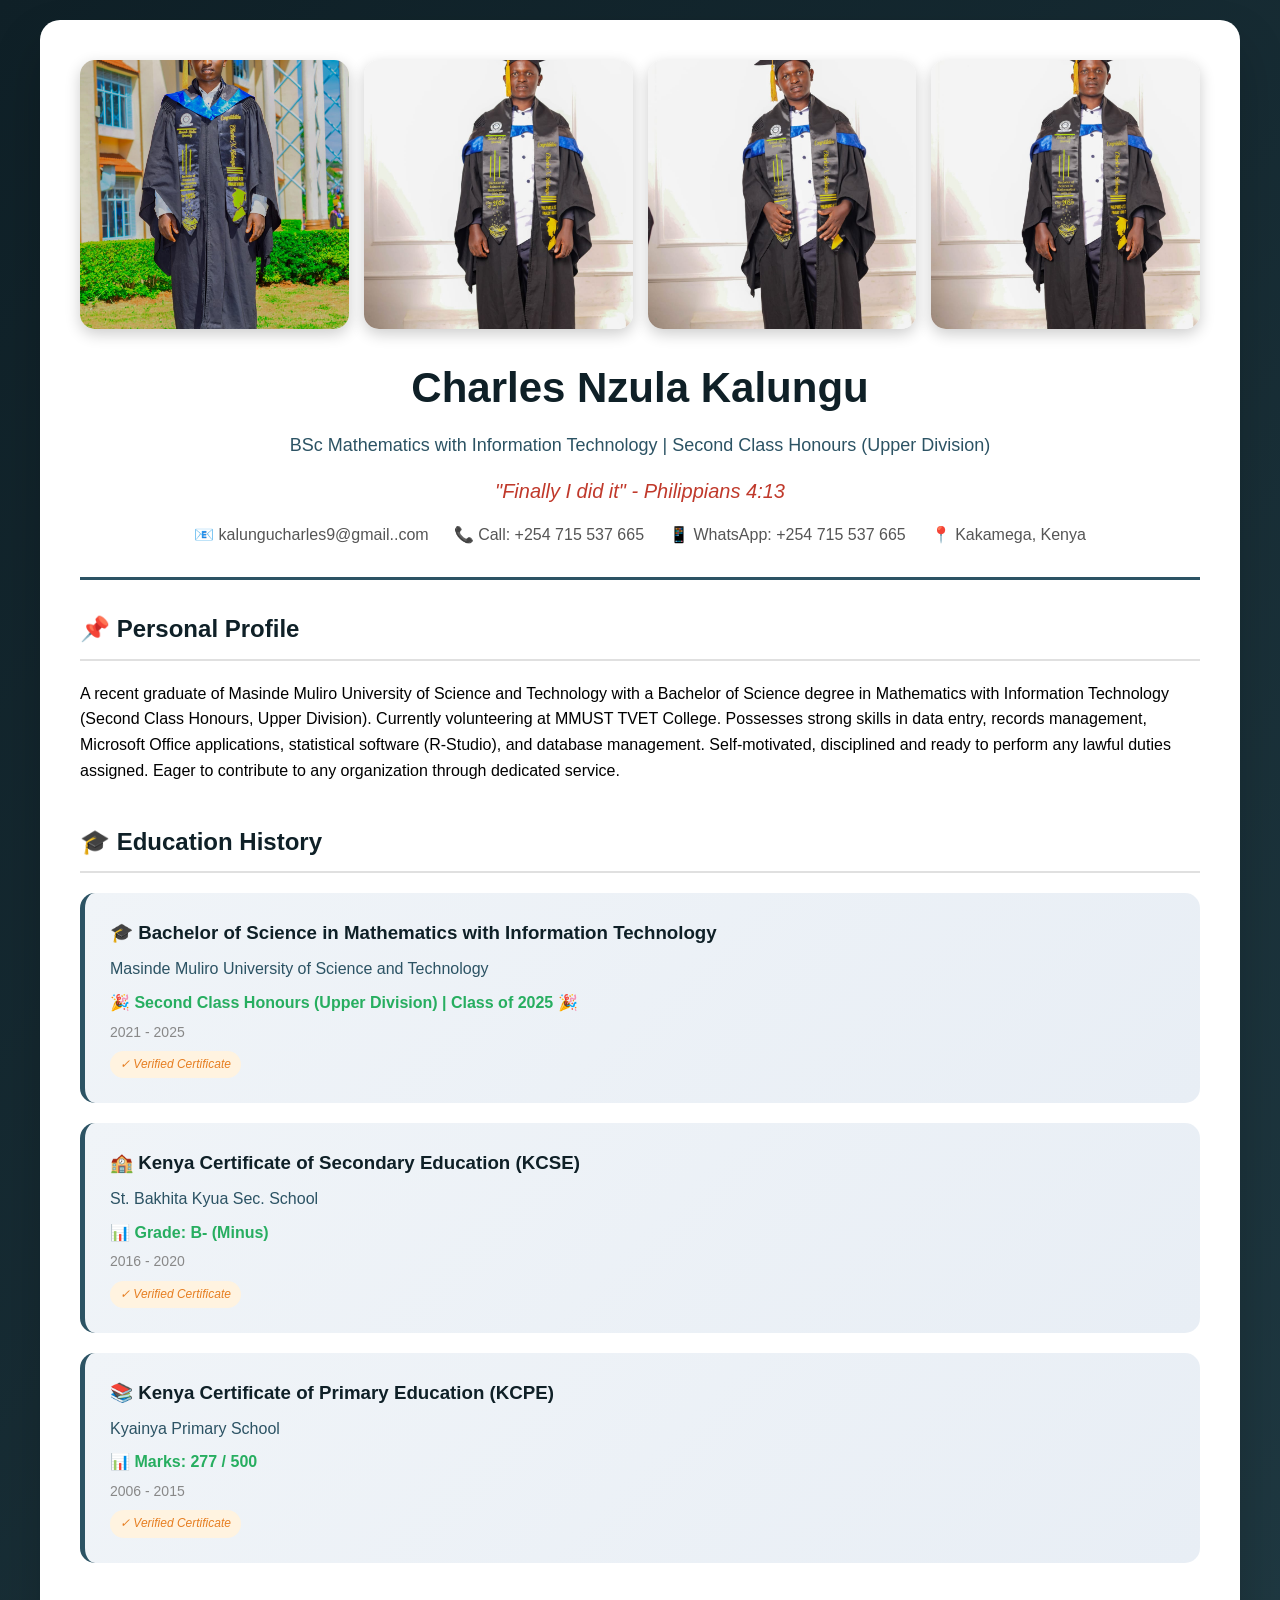
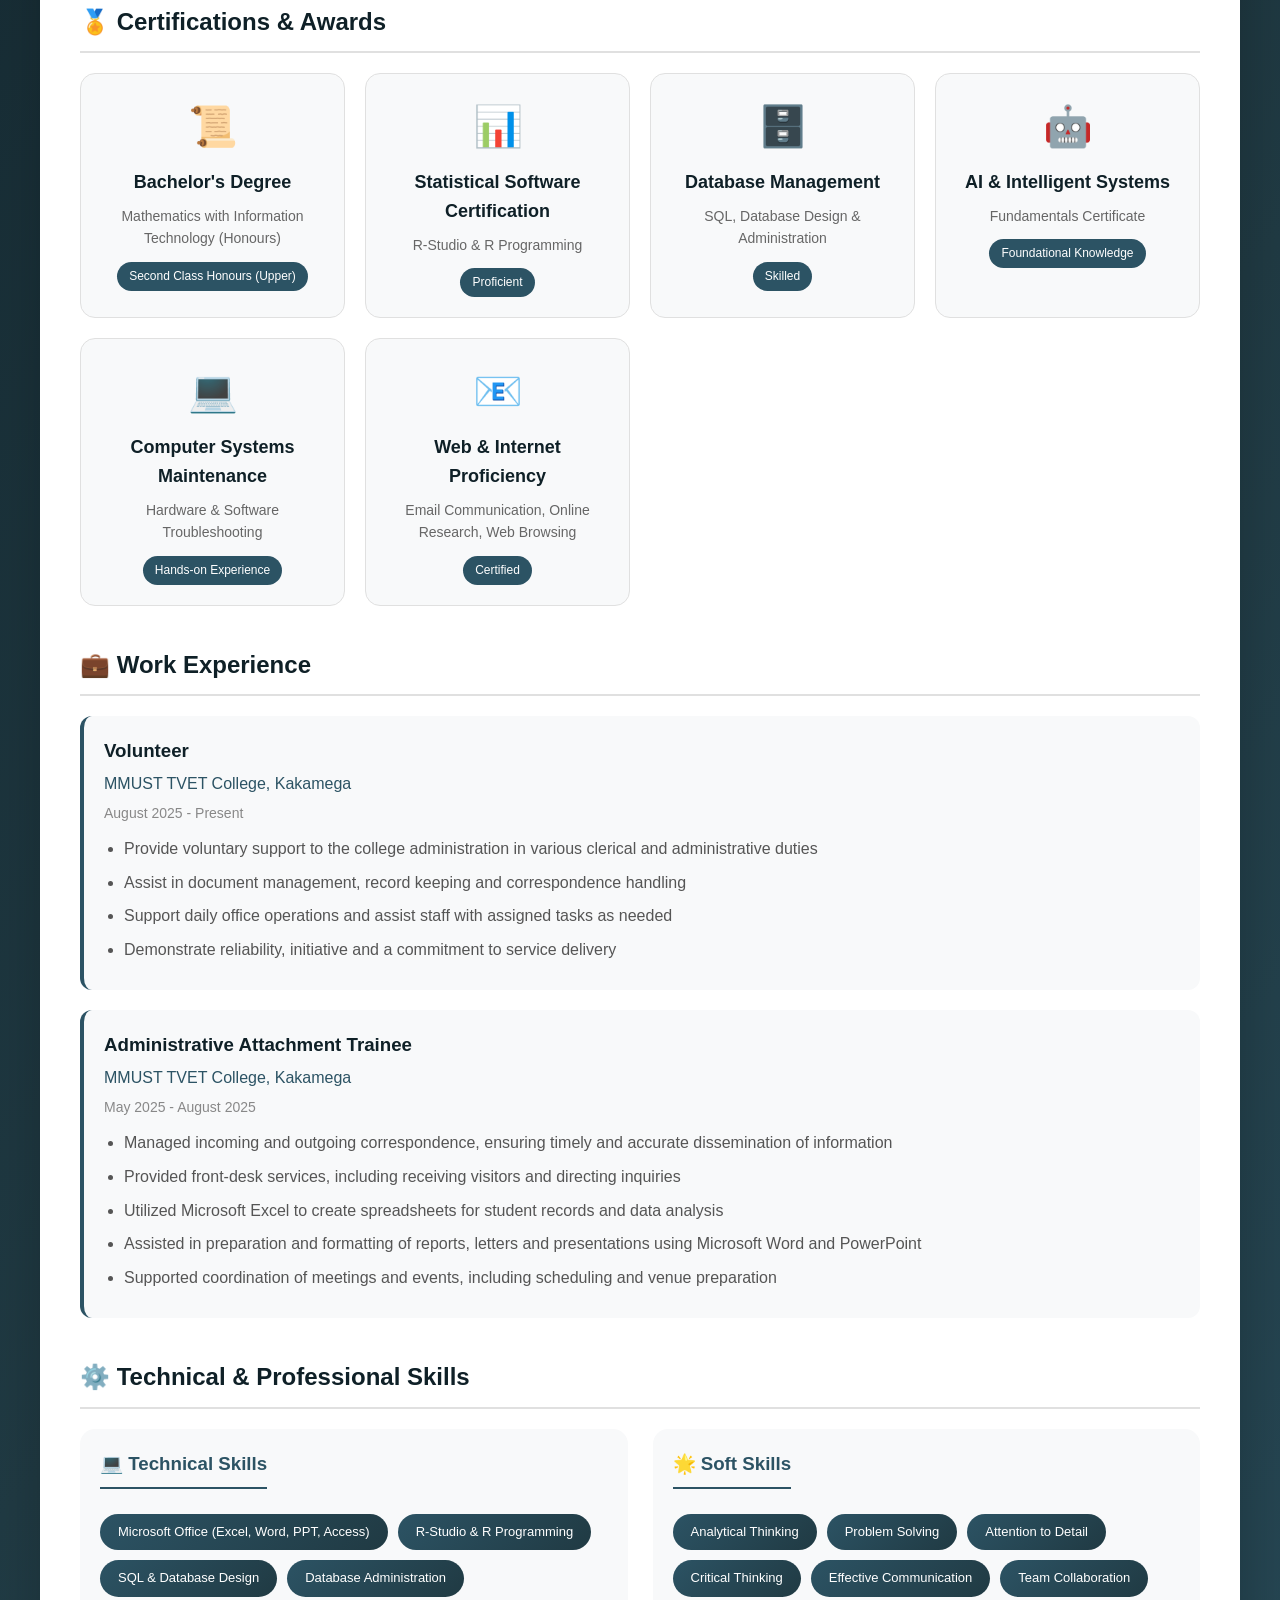
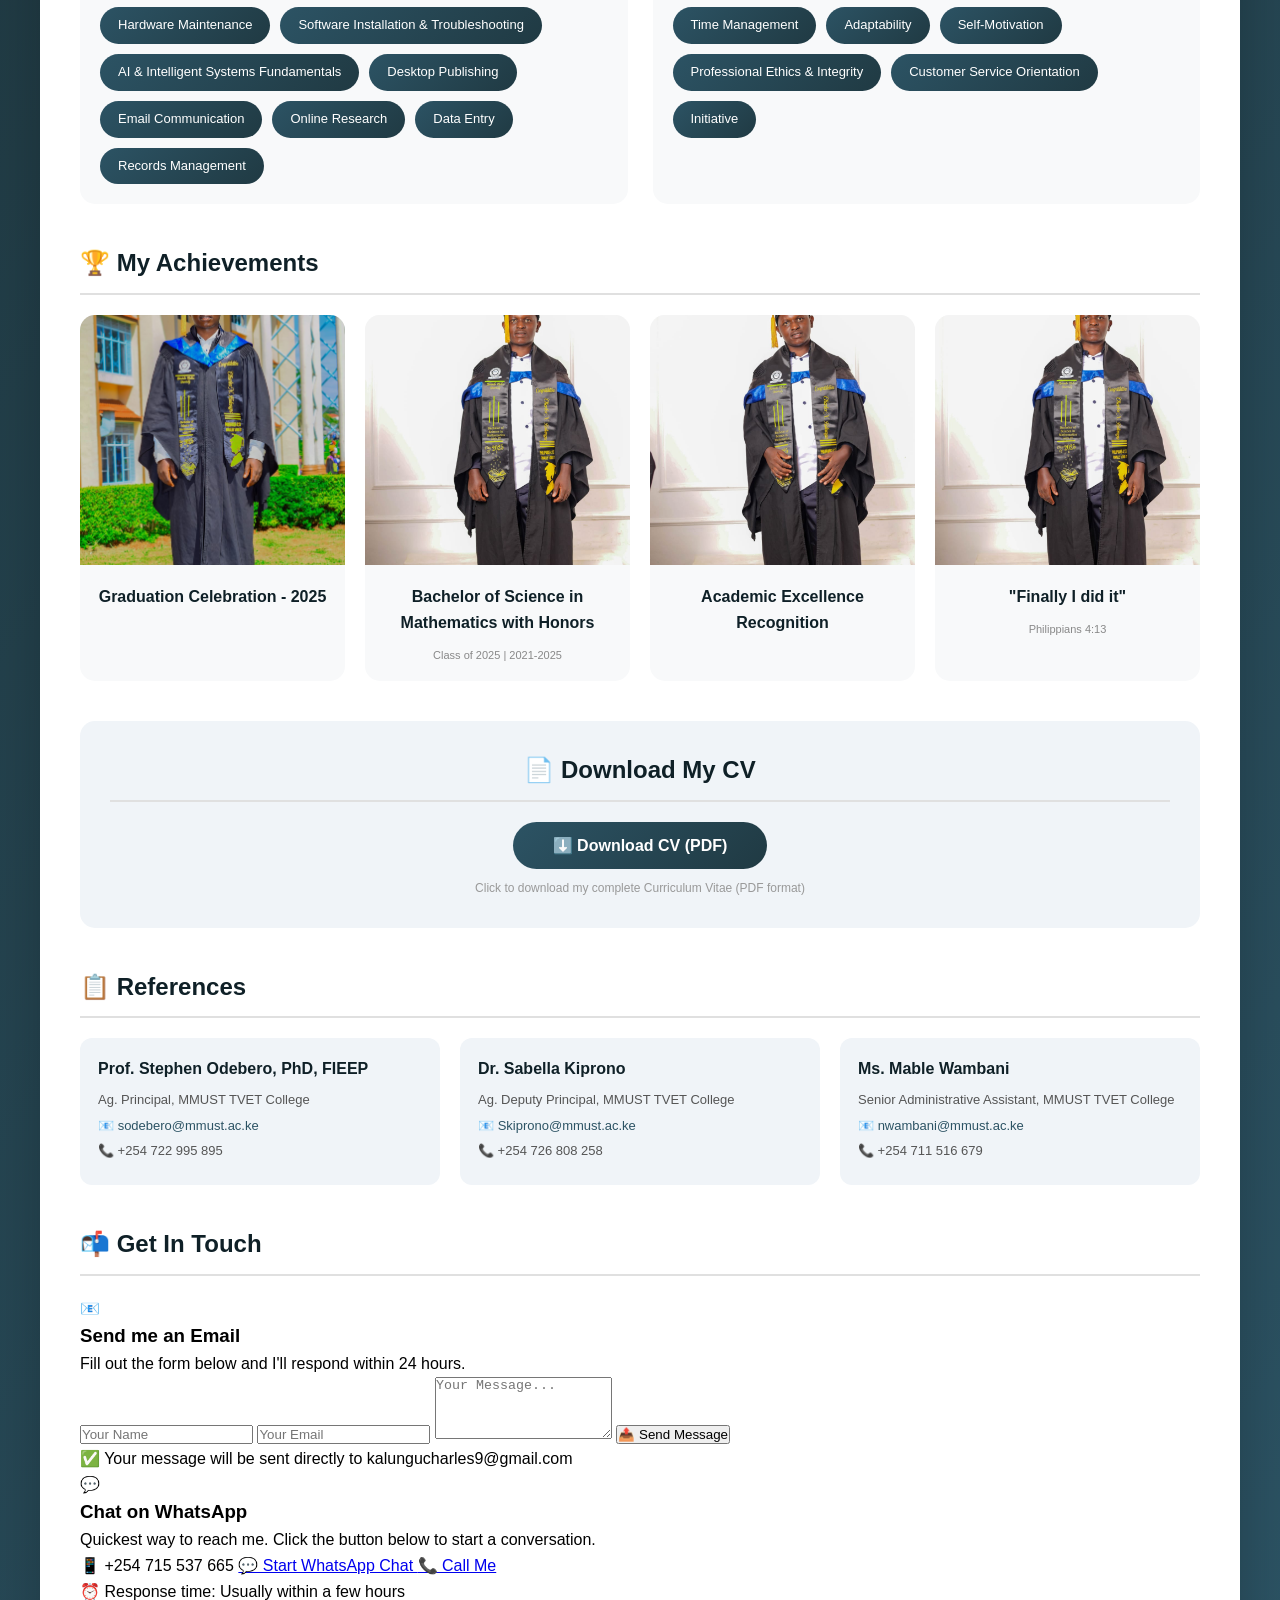
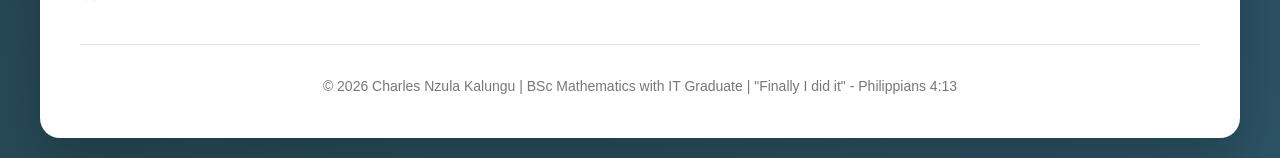
==== commit 9a7bfcb5: "Update index.html" ====
--- a/index.html
+++ b/index.html
@@ -487,27 +487,53 @@
             </div>
         </section>
 
-        <<section class="comments-section">
-    <h2>💬 Leave a Message / Feedback</h2>
-    <div style="background: #f0f4f8; padding: 25px; border-radius: 15px; text-align: center;">
-        <p style="margin-bottom: 20px;">Have questions, feedback, or job opportunities? Fill out the form below.</p>
-        
-        <!-- Google Forms Embed -->
-        <iframe src="https://forms.gle/G9UtK9hWy61UdmVd7/viewform?embedded=true" 
-                width="100%" 
-                height="500" 
-                frameborder="0" 
-                marginheight="0" 
-                marginwidth="0"
-                style="border-radius: 10px;">
-            Loading…
-        </iframe>
-        
-        <p style="margin-top: 20px; font-size: 13px; color: #666;">
-            📧 Or email me directly at <a href="mailto:kalungucharles9@gmail.com.com">kalungucharles9@gmail.com</a>
-        </p>
-    </div>
-</section>
+               <!-- Contact Section - Email + WhatsApp -->
+        <section class="contact-section">
+            <h2>📬 Get In Touch</h2>
+            <div class="contact-container">
+                <!-- Email Card -->
+                <div class="contact-card email-card">
+                    <div class="contact-icon">📧</div>
+                    <h3>Send me an Email</h3>
+                    <p>Fill out the form below and I'll respond within 24 hours.</p>
+                    <form id="emailForm" action="https://formsubmit.co/kalungucharles9@gmail.com" method="POST">
+                        <!-- Honeypot to prevent spam -->
+                        <input type="text" name="_honey" style="display:none">
+                        <!-- Disable captcha (optional) -->
+                        <input type="hidden" name="_captcha" value="false">
+                        <!-- Redirect after submit -->
+                        <input type="hidden" name="_next" value="https://YOUR_GITHUB_URL_HERE">
+                        <!-- Subject line -->
+                        <input type="hidden" name="_subject" value="New Message from Portfolio Visitor!">
+                        
+                        <input type="text" name="name" placeholder="Your Name" required>
+                        <input type="email" name="email" placeholder="Your Email" required>
+                        <textarea name="message" rows="4" placeholder="Your Message..." required></textarea>
+                        <button type="submit" class="send-btn">📤 Send Message</button>
+                    </form>
+                    <p class="form-note">✅ Your message will be sent directly to kalungucharles9@gmail.com</p>
+                </div>
+
+                <!-- WhatsApp Card -->
+                <div class="contact-card whatsapp-card">
+                    <div class="contact-icon">💬</div>
+                    <h3>Chat on WhatsApp</h3>
+                    <p>Quickest way to reach me. Click the button below to start a conversation.</p>
+                    <div class="whatsapp-info">
+                        <span class="phone-number">📱 +254 715 537 665</span>
+                        <a href="https://wa.me/254715537665?text=Hello%20Charles%2C%20I%20saw%20your%20portfolio%20and%20would%20like%20to%20connect!" 
+                           target="_blank" 
+                           class="whatsapp-chat-btn">
+                            💬 Start WhatsApp Chat
+                        </a>
+                        <a href="tel:+254715537665" class="call-btn">
+                            📞 Call Me
+                        </a>
+                    </div>
+                    <p class="form-note">⏰ Response time: Usually within a few hours</p>
+                </div>
+            </div>
+        </section>
 
         <footer>
             <p>© 2026 Charles Nzula Kalungu | BSc Mathematics with IT Graduate | "Finally I did it" - Philippians 4:13</p>
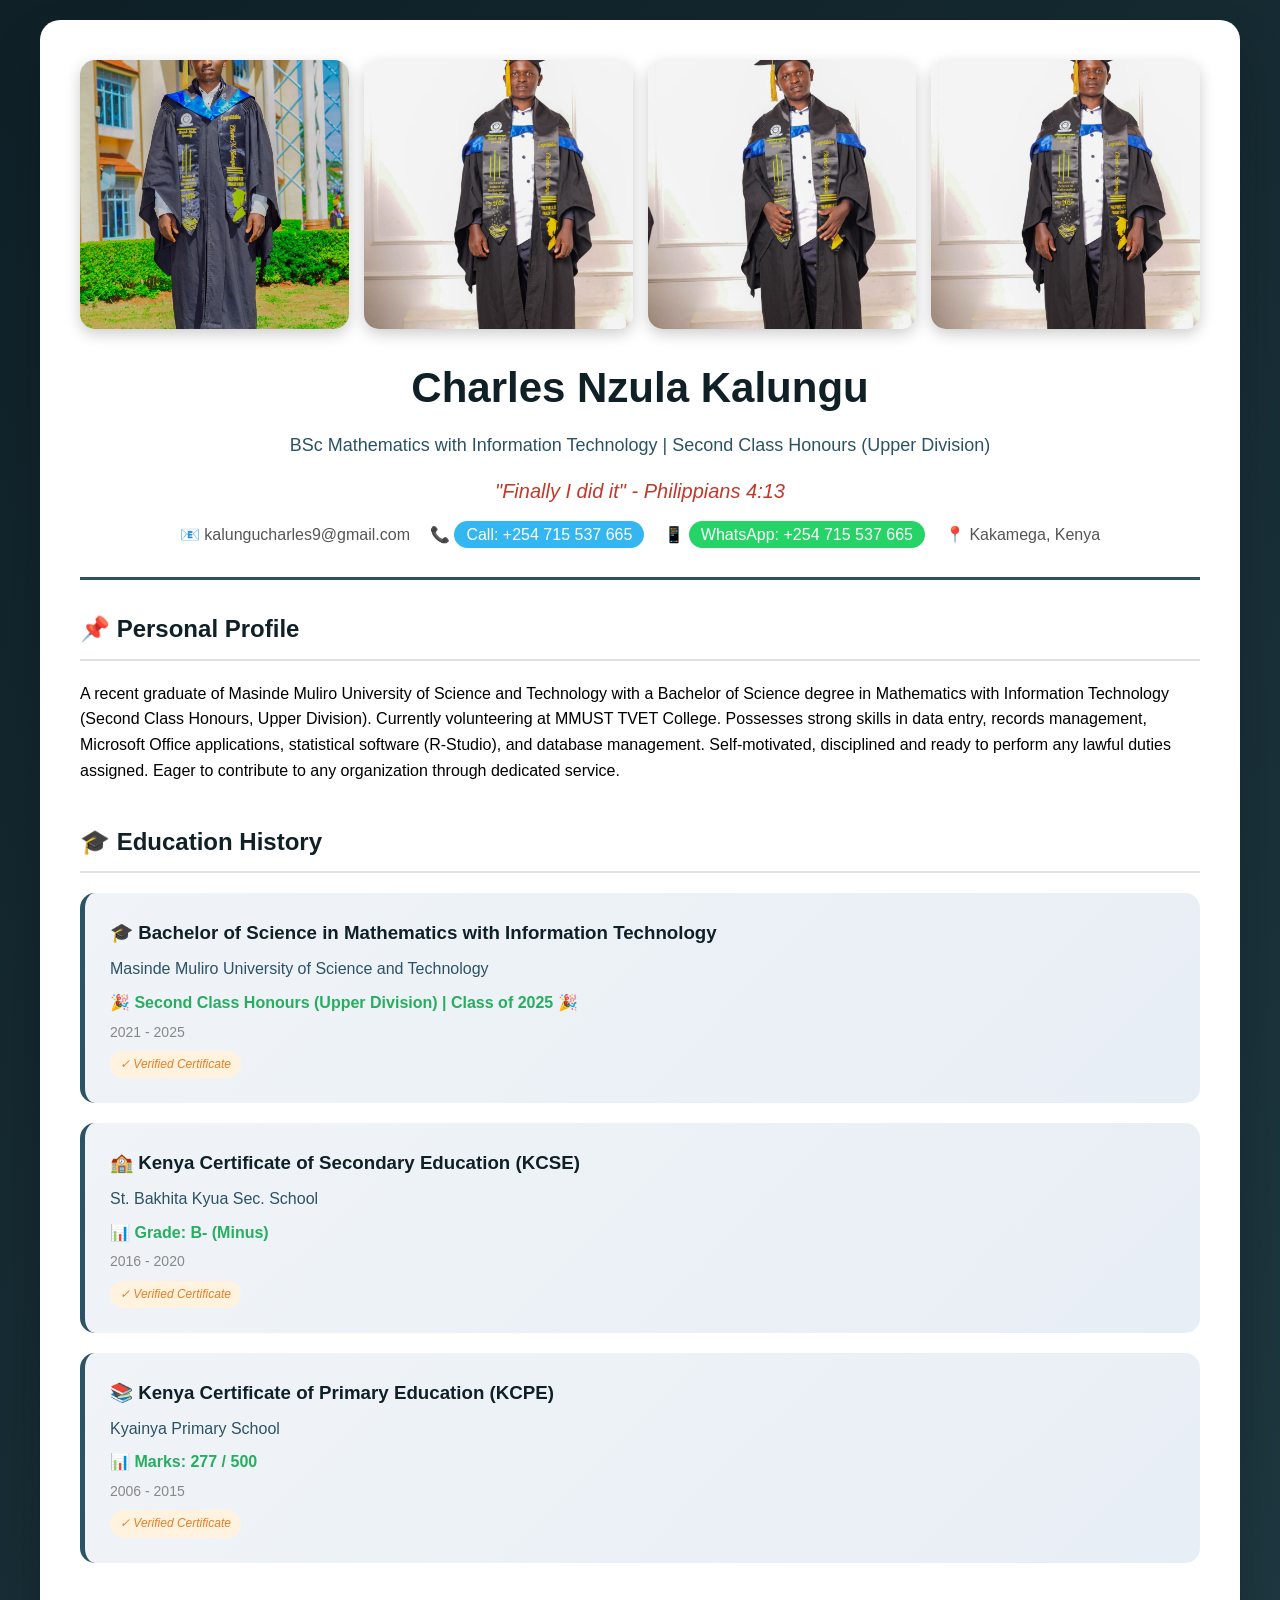
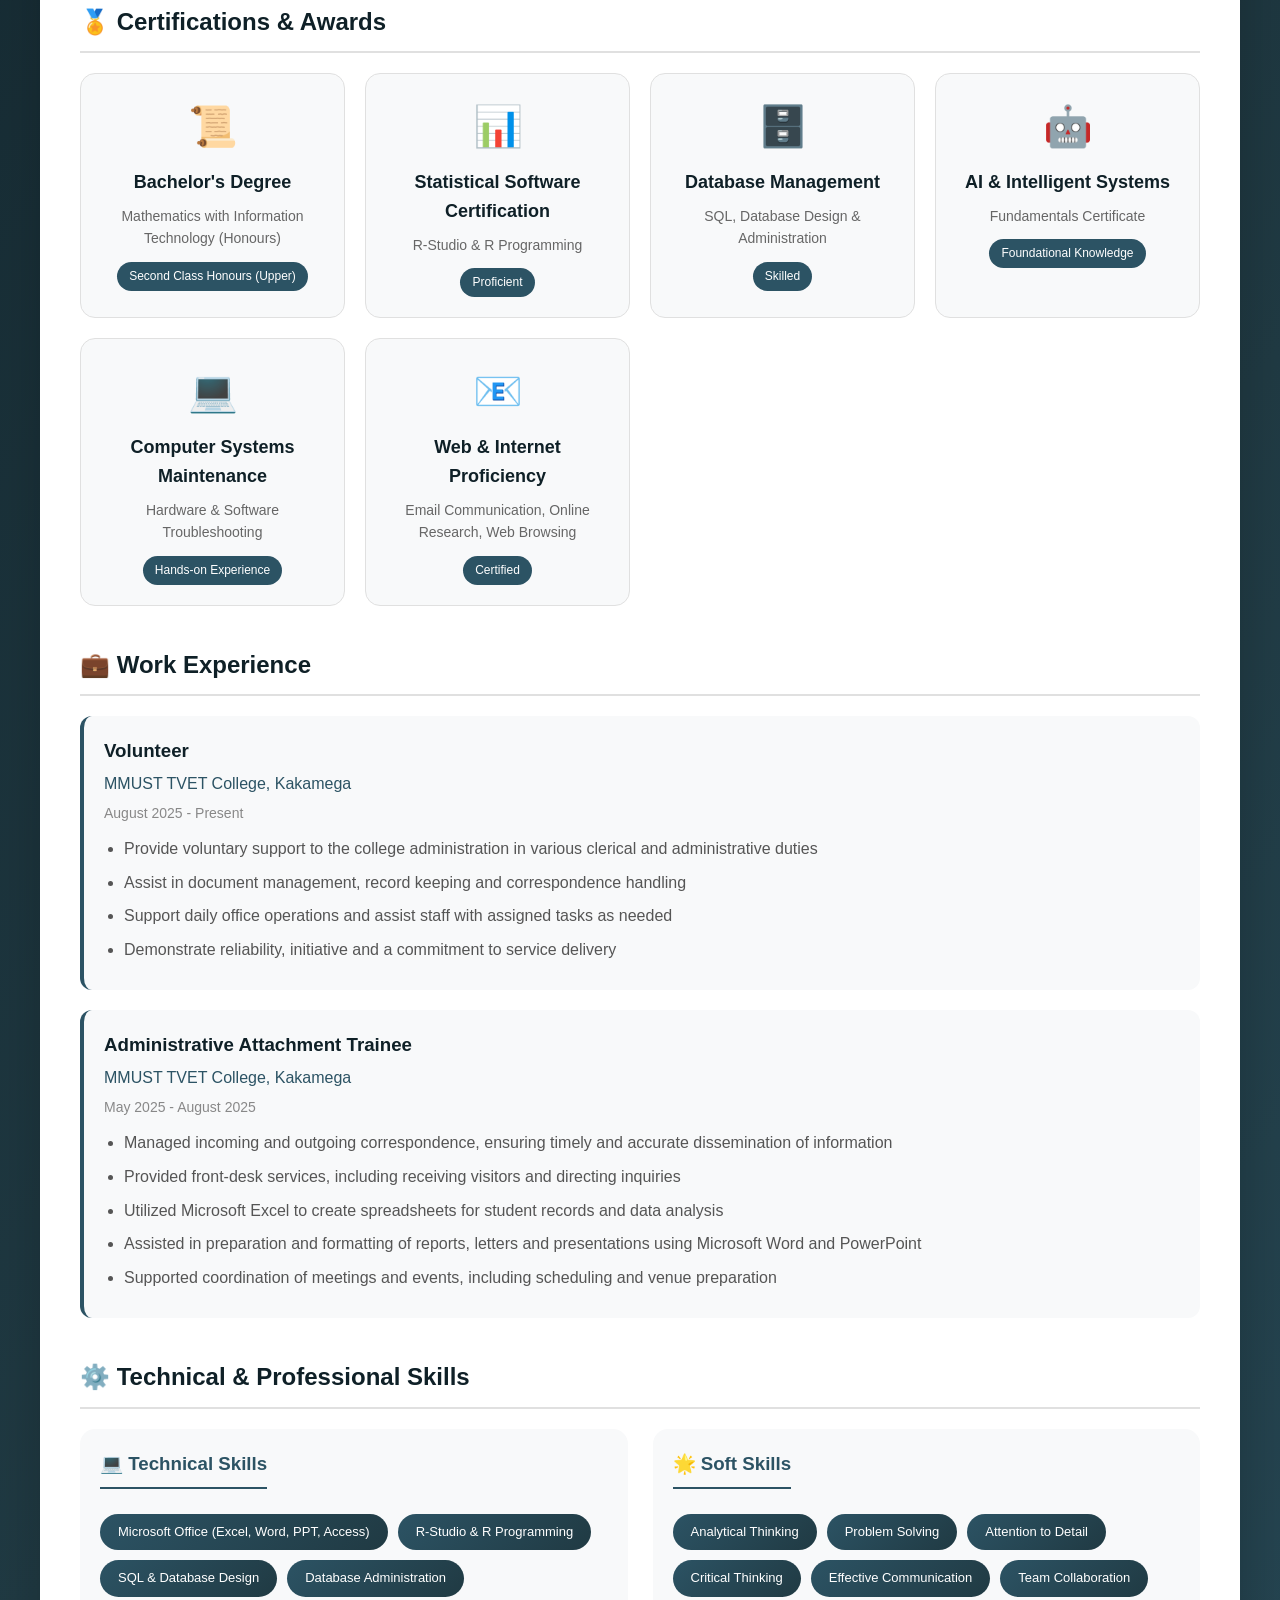
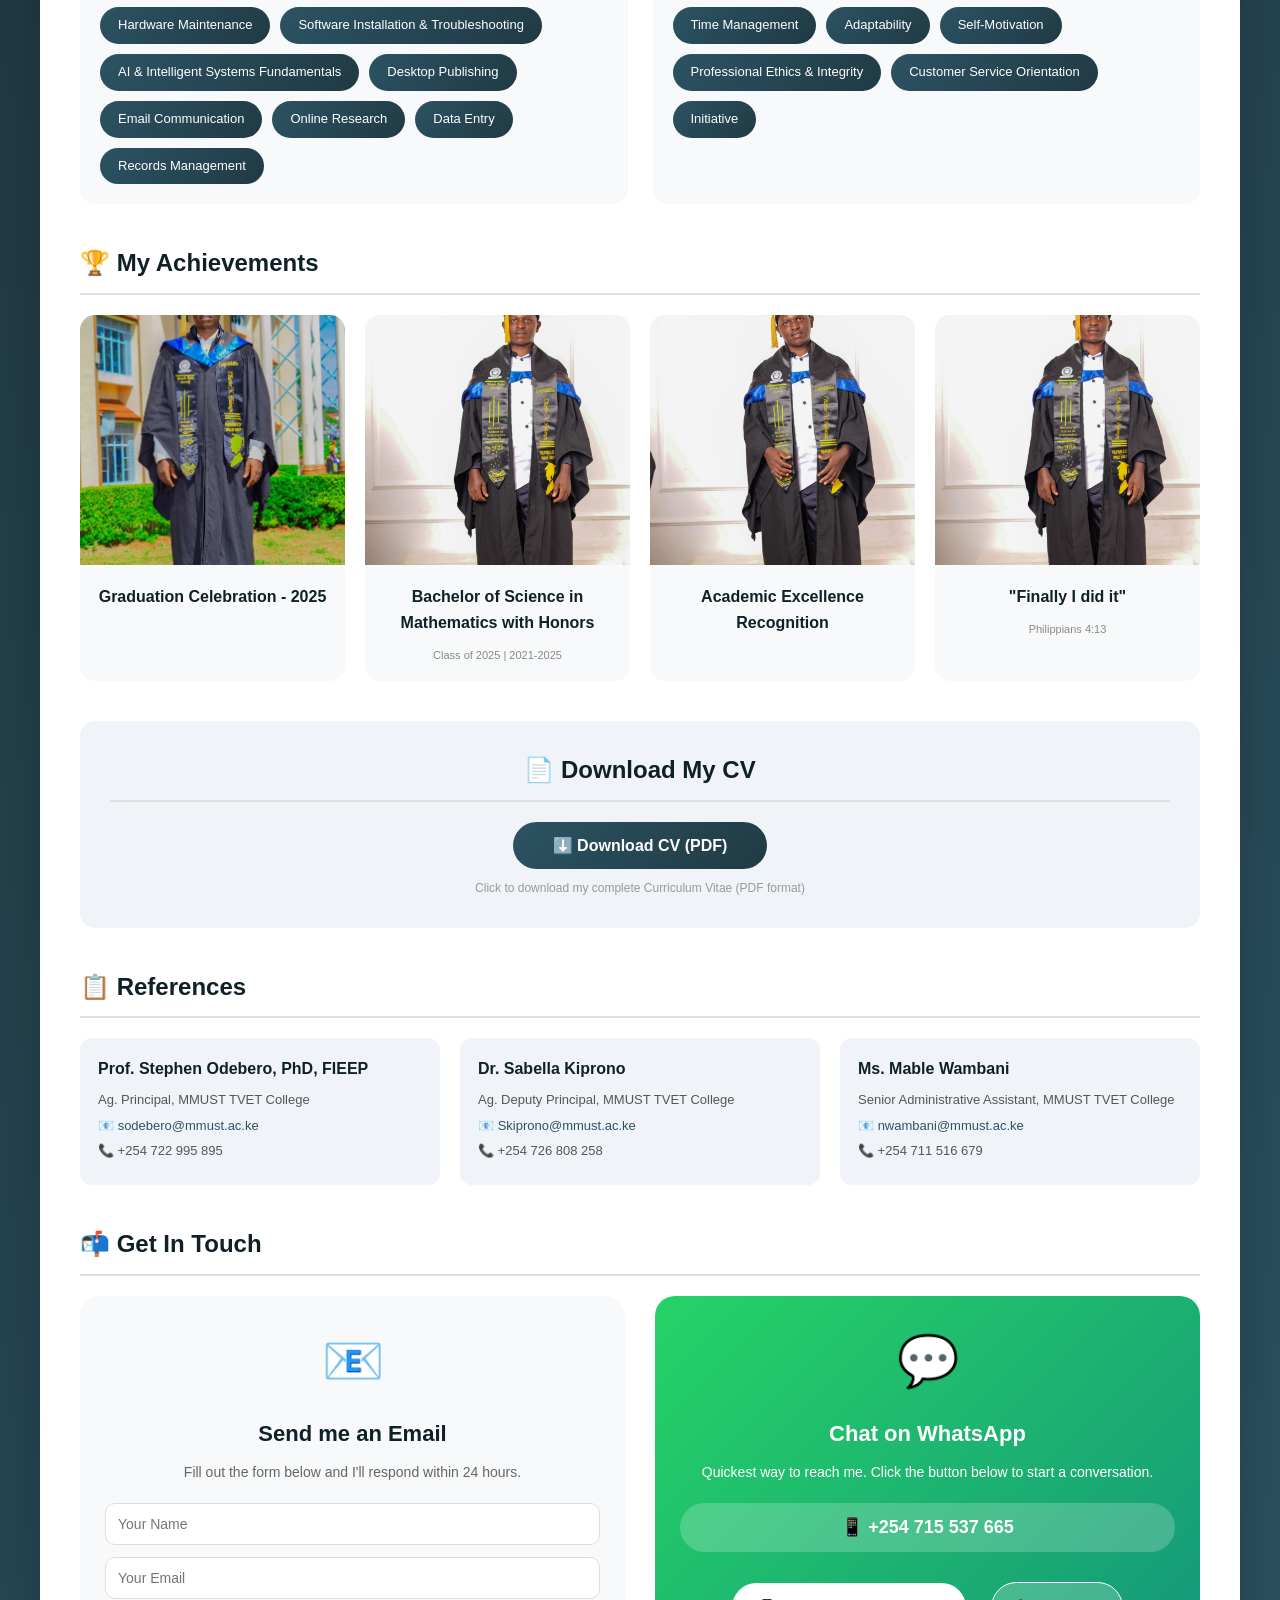
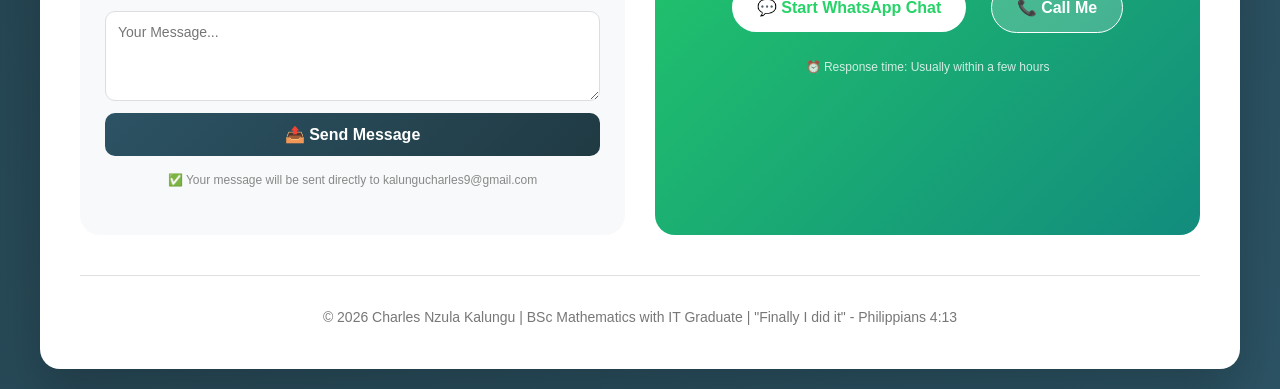
==== commit 944ffe00: "Update index.html" ====
--- a/index.html
+++ b/index.html
@@ -38,6 +38,7 @@
             .profile-gallery { grid-template-columns: repeat(2, 1fr) !important; gap: 10px !important; }
             .achievement-grid, .ref-grid, .cert-grid { grid-template-columns: 1fr !important; }
             .skills-main-grid { grid-template-columns: 1fr !important; }
+            .contact-container { grid-template-columns: 1fr !important; }
         }
 
         @media (max-width: 480px) {
@@ -79,12 +80,37 @@
         .contact-info {
             display: flex;
             justify-content: center;
-            gap: 25px;
+            gap: 20px;
             flex-wrap: wrap;
             margin-top: 15px;
         }
         .contact-info a, .contact-info span { color: #555; text-decoration: none; }
         .contact-info a:hover { color: #2c5364; }
+
+        .whatsapp-link {
+            background: #25D366;
+            color: white !important;
+            padding: 5px 12px;
+            border-radius: 30px;
+            transition: all 0.3s;
+        }
+        .whatsapp-link:hover {
+            background: #128C7E;
+            transform: scale(1.05);
+            color: white !important;
+        }
+        .call-link {
+            background: #34B7F1;
+            color: white !important;
+            padding: 5px 12px;
+            border-radius: 30px;
+            transition: all 0.3s;
+        }
+        .call-link:hover {
+            background: #128C7E;
+            transform: scale(1.05);
+            color: white !important;
+        }
 
         section { margin-bottom: 40px; }
         h2 { color: #0f2027; margin-bottom: 20px; padding-bottom: 10px; border-bottom: 2px solid #e0e0e0; }
@@ -226,43 +252,149 @@
         .ref-card a { color: #2c5364; text-decoration: none; }
         .ref-card a:hover { text-decoration: underline; }
 
-        .comment-form {
+        /* Contact Section Styles - ADDED */
+        .contact-container {
+            display: grid;
+            grid-template-columns: 1fr 1fr;
+            gap: 30px;
+            margin-top: 20px;
+        }
+
+        .contact-card {
             background: #f8f9fa;
-            padding: 20px;
-            border-radius: 12px;
-            margin-bottom: 25px;
-        }
-        .comment-form input, .comment-form textarea {
+            border-radius: 20px;
+            padding: 25px;
+            transition: transform 0.3s, box-shadow 0.3s;
+            text-align: center;
+        }
+
+        .contact-card:hover {
+            transform: translateY(-5px);
+            box-shadow: 0 15px 30px rgba(0,0,0,0.1);
+        }
+
+        .contact-icon {
+            font-size: 50px;
+            margin-bottom: 15px;
+        }
+
+        .contact-card h3 {
+            color: #0f2027;
+            margin-bottom: 10px;
+            font-size: 22px;
+        }
+
+        .contact-card p {
+            color: #666;
+            font-size: 14px;
+            margin-bottom: 20px;
+        }
+
+        .email-card form {
+            display: flex;
+            flex-direction: column;
+            gap: 12px;
+        }
+
+        .email-card input,
+        .email-card textarea {
             width: 100%;
             padding: 12px;
-            margin-bottom: 12px;
             border: 1px solid #ddd;
-            border-radius: 8px;
+            border-radius: 10px;
             font-family: inherit;
             font-size: 14px;
         }
-        .comment-form input:focus, .comment-form textarea:focus { outline: none; border-color: #2c5364; }
-        .comment-form button {
-            background: #2c5364;
+
+        .email-card input:focus,
+        .email-card textarea:focus {
+            outline: none;
+            border-color: #2c5364;
+        }
+
+        .send-btn {
+            background: linear-gradient(135deg, #2c5364 0%, #203a43 100%);
             color: white;
             border: none;
-            padding: 10px 24px;
-            border-radius: 8px;
+            padding: 12px;
+            border-radius: 10px;
             cursor: pointer;
-            font-size: 14px;
-        }
-        .comment-form button:hover { background: #203a43; }
-        .comments-list { max-height: 400px; overflow-y: auto; }
-        .comment-item {
+            font-size: 16px;
+            font-weight: bold;
+            transition: all 0.3s;
+        }
+
+        .send-btn:hover {
+            transform: scale(1.02);
+        }
+
+        .whatsapp-card {
+            background: linear-gradient(135deg, #25D366 0%, #128C7E 100%);
+            color: white;
+        }
+
+        .whatsapp-card h3,
+        .whatsapp-card p {
+            color: white;
+        }
+
+        .whatsapp-info {
+            margin-top: 20px;
+        }
+
+        .phone-number {
+            display: block;
+            font-size: 18px;
+            font-weight: bold;
+            margin-bottom: 20px;
+            background: rgba(255,255,255,0.2);
+            padding: 10px;
+            border-radius: 50px;
+        }
+
+        .whatsapp-chat-btn {
+            display: inline-block;
             background: white;
-            border: 1px solid #e0e0e0;
-            padding: 15px;
-            margin-bottom: 12px;
-            border-radius: 8px;
-        }
-        .comment-name { font-weight: bold; color: #2c5364; margin-bottom: 5px; }
-        .comment-text { color: #555; font-size: 14px; }
-        .comment-date { font-size: 11px; color: #999; margin-top: 8px; }
+            color: #25D366;
+            padding: 12px 25px;
+            border-radius: 50px;
+            text-decoration: none;
+            font-weight: bold;
+            margin: 10px;
+            transition: all 0.3s;
+        }
+
+        .whatsapp-chat-btn:hover {
+            transform: scale(1.05);
+        }
+
+        .call-btn {
+            display: inline-block;
+            background: rgba(255,255,255,0.2);
+            color: white;
+            padding: 12px 25px;
+            border-radius: 50px;
+            text-decoration: none;
+            font-weight: bold;
+            margin: 10px;
+            transition: all 0.3s;
+            border: 1px solid white;
+        }
+
+        .call-btn:hover {
+            background: white;
+            color: #128C7E;
+        }
+
+        .form-note {
+            font-size: 12px !important;
+            margin-top: 15px !important;
+            color: #888 !important;
+        }
+
+        .whatsapp-card .form-note {
+            color: rgba(255,255,255,0.8) !important;
+        }
 
         footer {
             text-align: center;
@@ -287,7 +419,7 @@
             <p class="title">BSc Mathematics with Information Technology | Second Class Honours (Upper Division)</p>
             <div class="quote">"Finally I did it" - Philippians 4:13</div>
             <div class="contact-info">
-                <span>📧 <a href="mailto:kalungucharles9@gmail.com.com">kalungucharles9@gmail..com</a></span>
+                <span>📧 <a href="mailto:kalungucharles9@gmail.com">kalungucharles9@gmail.com</a></span>
                 <span>📞 <a href="tel:+254715537665" class="call-link">Call: +254 715 537 665</a></span>
                 <span>📱 <a href="https://wa.me/254715537665" target="_blank" class="whatsapp-link">WhatsApp: +254 715 537 665</a></span>
                 <span>📍 Kakamega, Kenya</span>
@@ -487,7 +619,7 @@
             </div>
         </section>
 
-               <!-- Contact Section - Email + WhatsApp -->
+        <!-- Contact Section - Email + WhatsApp (FIXED URL) -->
         <section class="contact-section">
             <h2>📬 Get In Touch</h2>
             <div class="contact-container">
@@ -497,13 +629,10 @@
                     <h3>Send me an Email</h3>
                     <p>Fill out the form below and I'll respond within 24 hours.</p>
                     <form id="emailForm" action="https://formsubmit.co/kalungucharles9@gmail.com" method="POST">
-                        <!-- Honeypot to prevent spam -->
                         <input type="text" name="_honey" style="display:none">
-                        <!-- Disable captcha (optional) -->
                         <input type="hidden" name="_captcha" value="false">
-                        <!-- Redirect after submit -->
-                        <input type="hidden" name="_next" value="https://YOUR_GITHUB_URL_HERE">
-                        <!-- Subject line -->
+                        <!-- FIXED: Correct URL without double https:// -->
+                        <input type="hidden" name="_next" value="https://charlie875.github.io/Charles-Kalungu-Portfolio-/thankyou.html">
                         <input type="hidden" name="_subject" value="New Message from Portfolio Visitor!">
                         
                         <input type="text" name="name" placeholder="Your Name" required>
@@ -598,20 +727,15 @@
             });
         }
 
-        // FIXED: CV Download that properly handles the PDF file
         function setupCVDownload() {
             const cvBtn = document.getElementById('downloadCV');
             if (!cvBtn) return;
             
             cvBtn.addEventListener('click', function() {
-                // Try multiple possible file names (your file is named "my-cv.pdf.pdf")
                 const possibleNames = ['my-cv.pdf', 'my-cv.pdf.pdf', 'My CV.pdf', 'My_CV.pdf'];
-                
-                let attemptCount = 0;
                 
                 function tryDownload(index) {
                     if (index >= possibleNames.length) {
-                        // If all PDF names fail, offer to download text version
                         const userChoice = confirm('⚠️ PDF file not found.\n\nMake sure your CV is saved as "my-cv.pdf" in the same folder as this webpage.\n\nClick OK to download a text version of your CV, or Cancel to go back.');
                         if (userChoice) {
                             downloadTextCV();
@@ -620,12 +744,9 @@
                     }
                     
                     const fileName = possibleNames[index];
-                    console.log('Trying to download:', fileName);
-                    
                     fetch(fileName, { method: 'HEAD' })
                         .then(response => {
                             if (response.ok) {
-                                // File exists! Create download link
                                 const link = document.createElement('a');
                                 link.href = fileName;
                                 link.download = 'Charles_Nzula_Kalungu_CV.pdf';
@@ -633,17 +754,13 @@
                                 link.click();
                                 document.body.removeChild(link);
                             } else {
-                                // Try next file name
                                 tryDownload(index + 1);
                             }
                         })
                         .catch(() => {
-                            // Try next file name
                             tryDownload(index + 1);
                         });
                 }
-                
-                // Start trying from first file name
                 tryDownload(0);
             });
         }
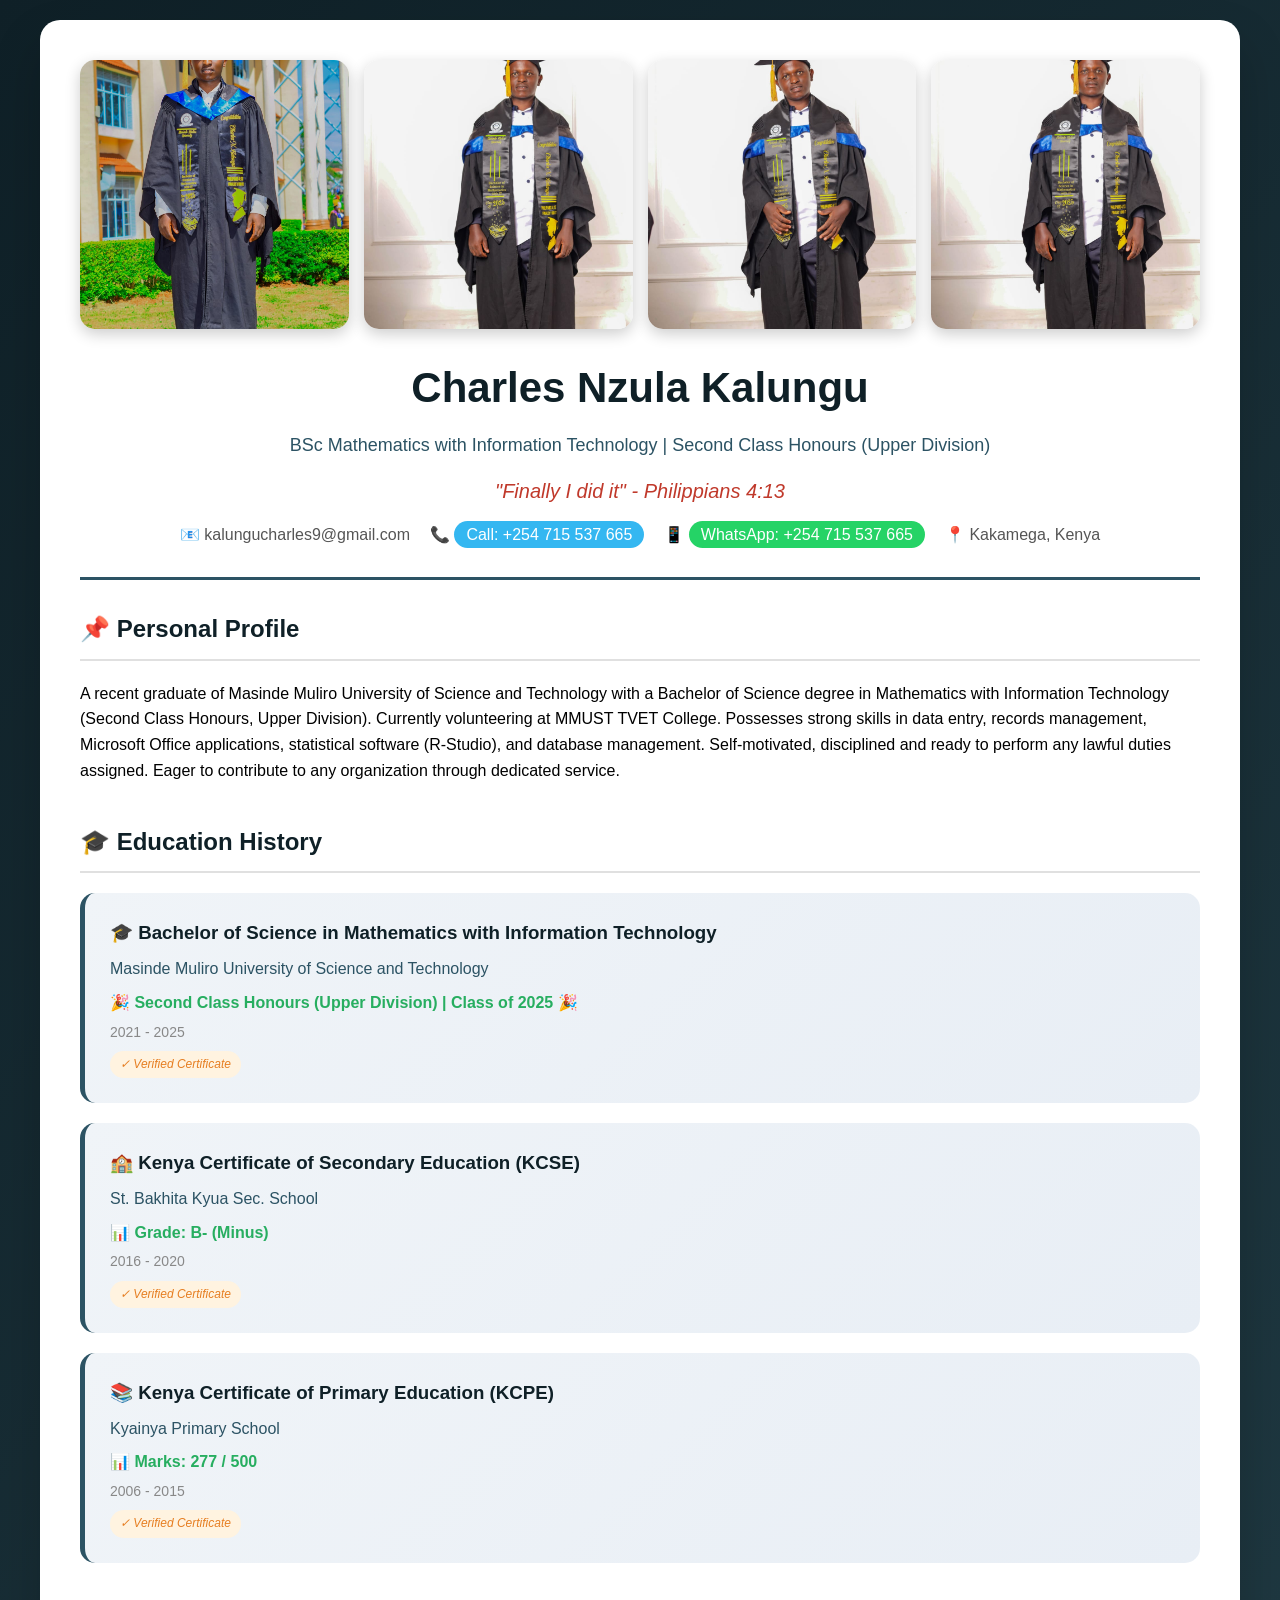
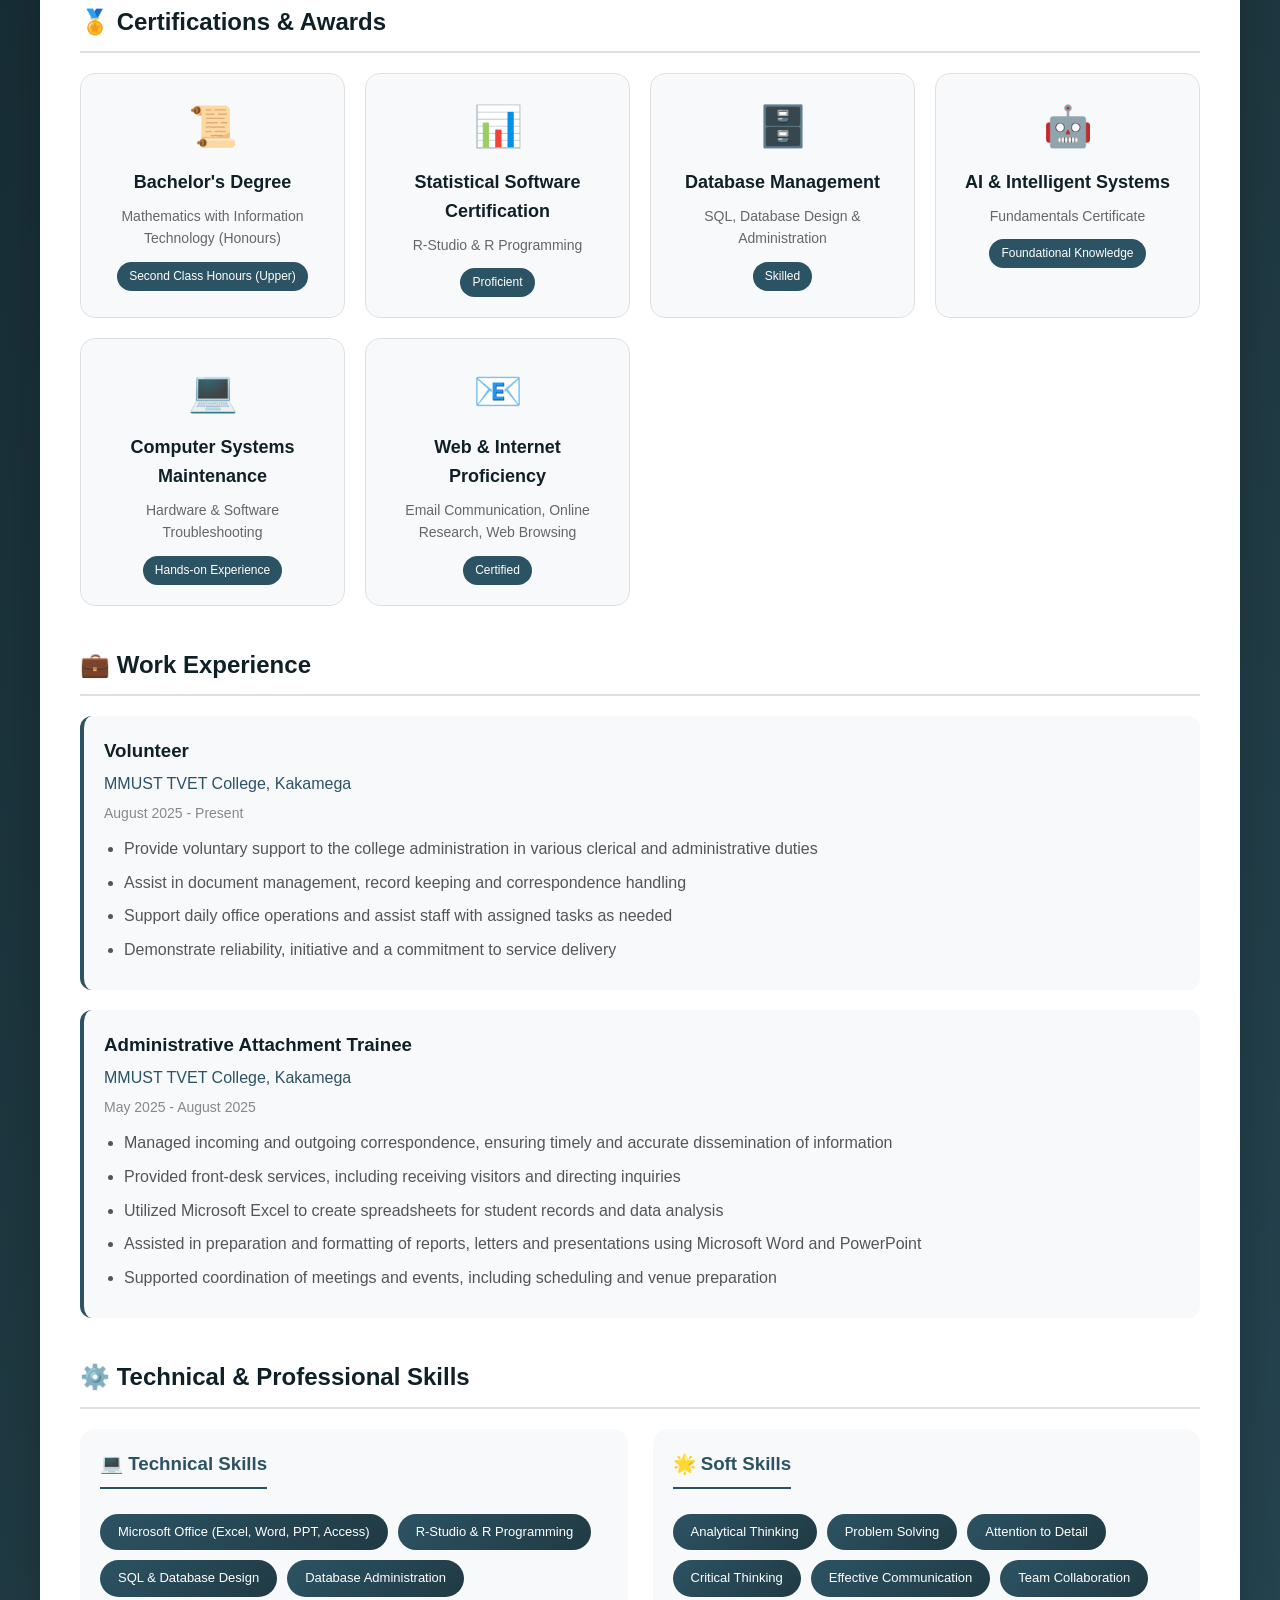
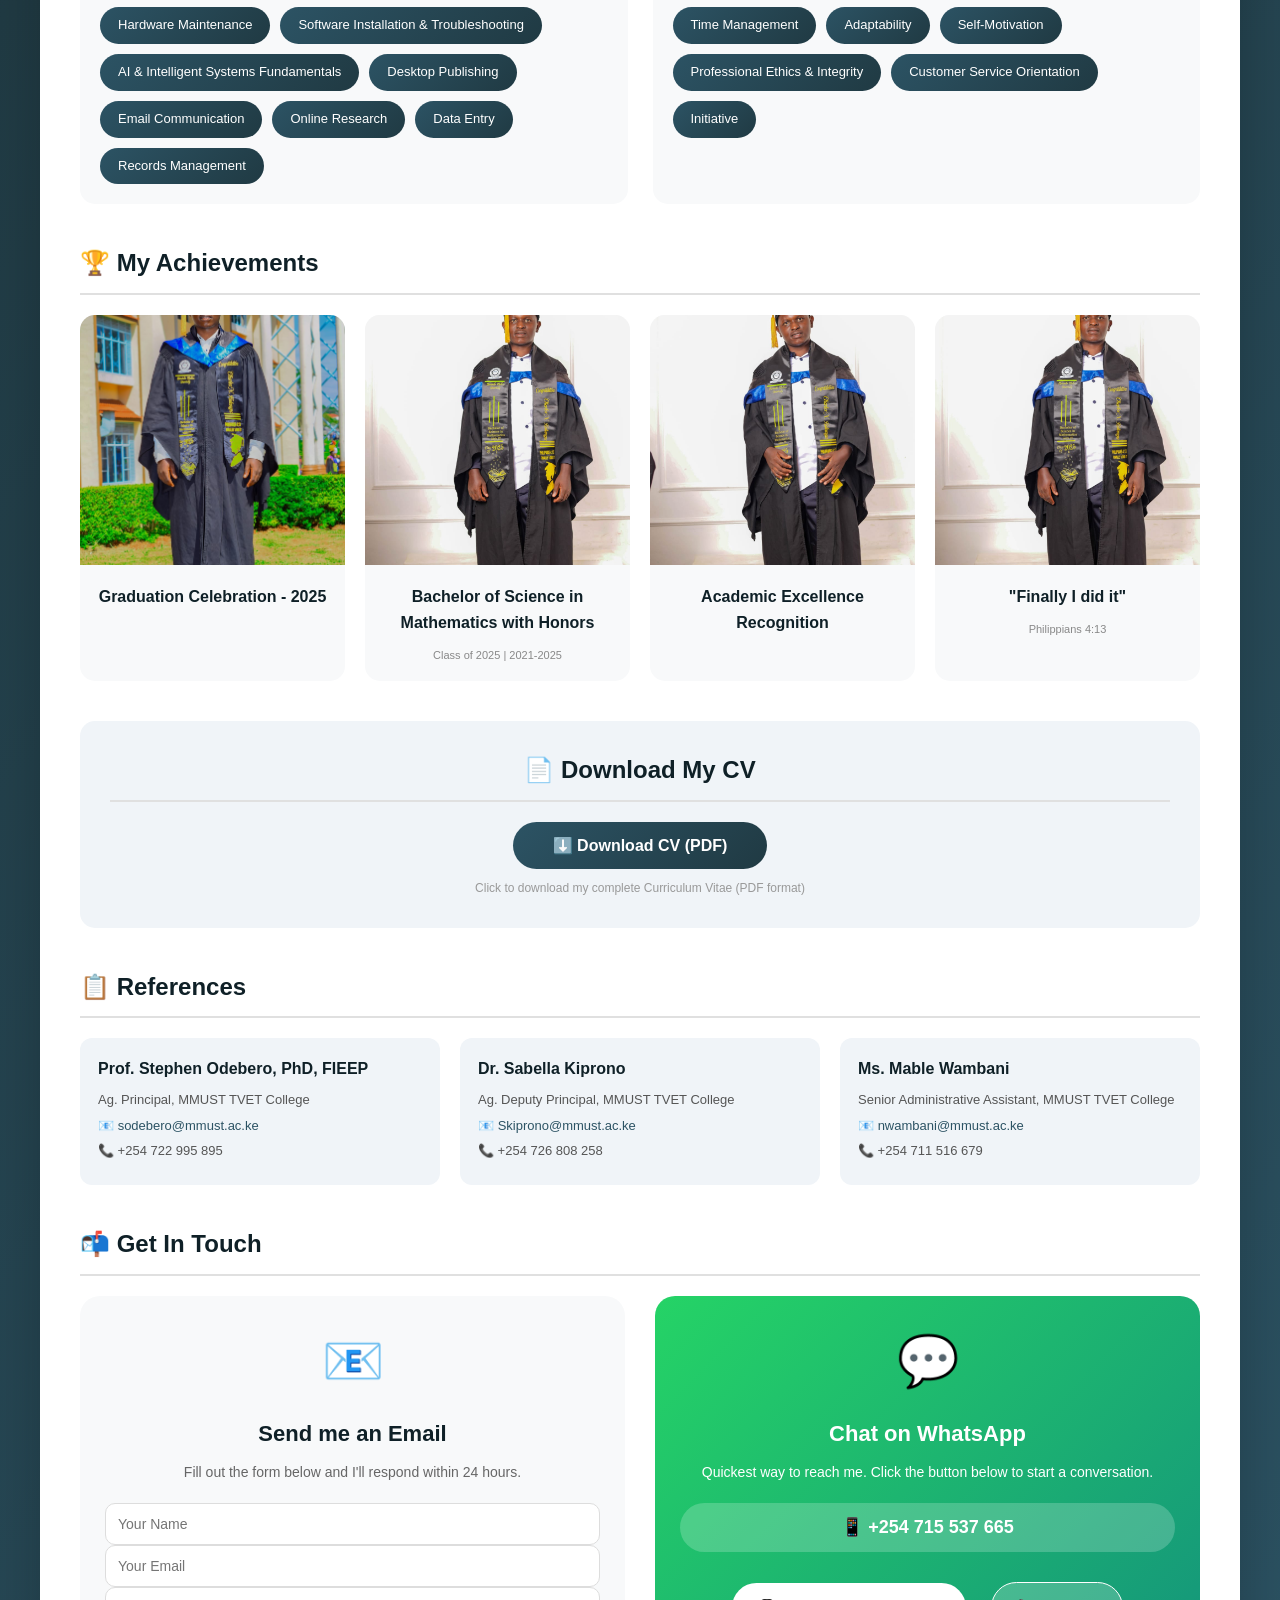
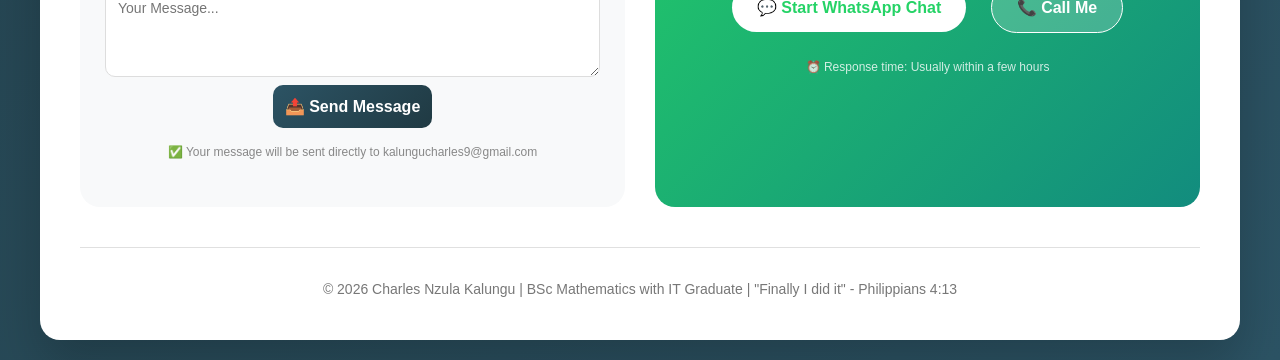
==== commit bc4bb5dd: "Update index.html" ====
--- a/index.html
+++ b/index.html
@@ -632,7 +632,7 @@
                         <input type="text" name="_honey" style="display:none">
                         <input type="hidden" name="_captcha" value="false">
                         <!-- FIXED: Correct URL without double https:// -->
-                        <input type="hidden" name="_next" value="https://charlie875.github.io/Charles-Kalungu-Portfolio-/thankyou.html">
+                        <https://charlie875.github.io/Charles-Kalungu-Portfolio-/thankyou.html>
                         <input type="hidden" name="_subject" value="New Message from Portfolio Visitor!">
                         
                         <input type="text" name="name" placeholder="Your Name" required>
